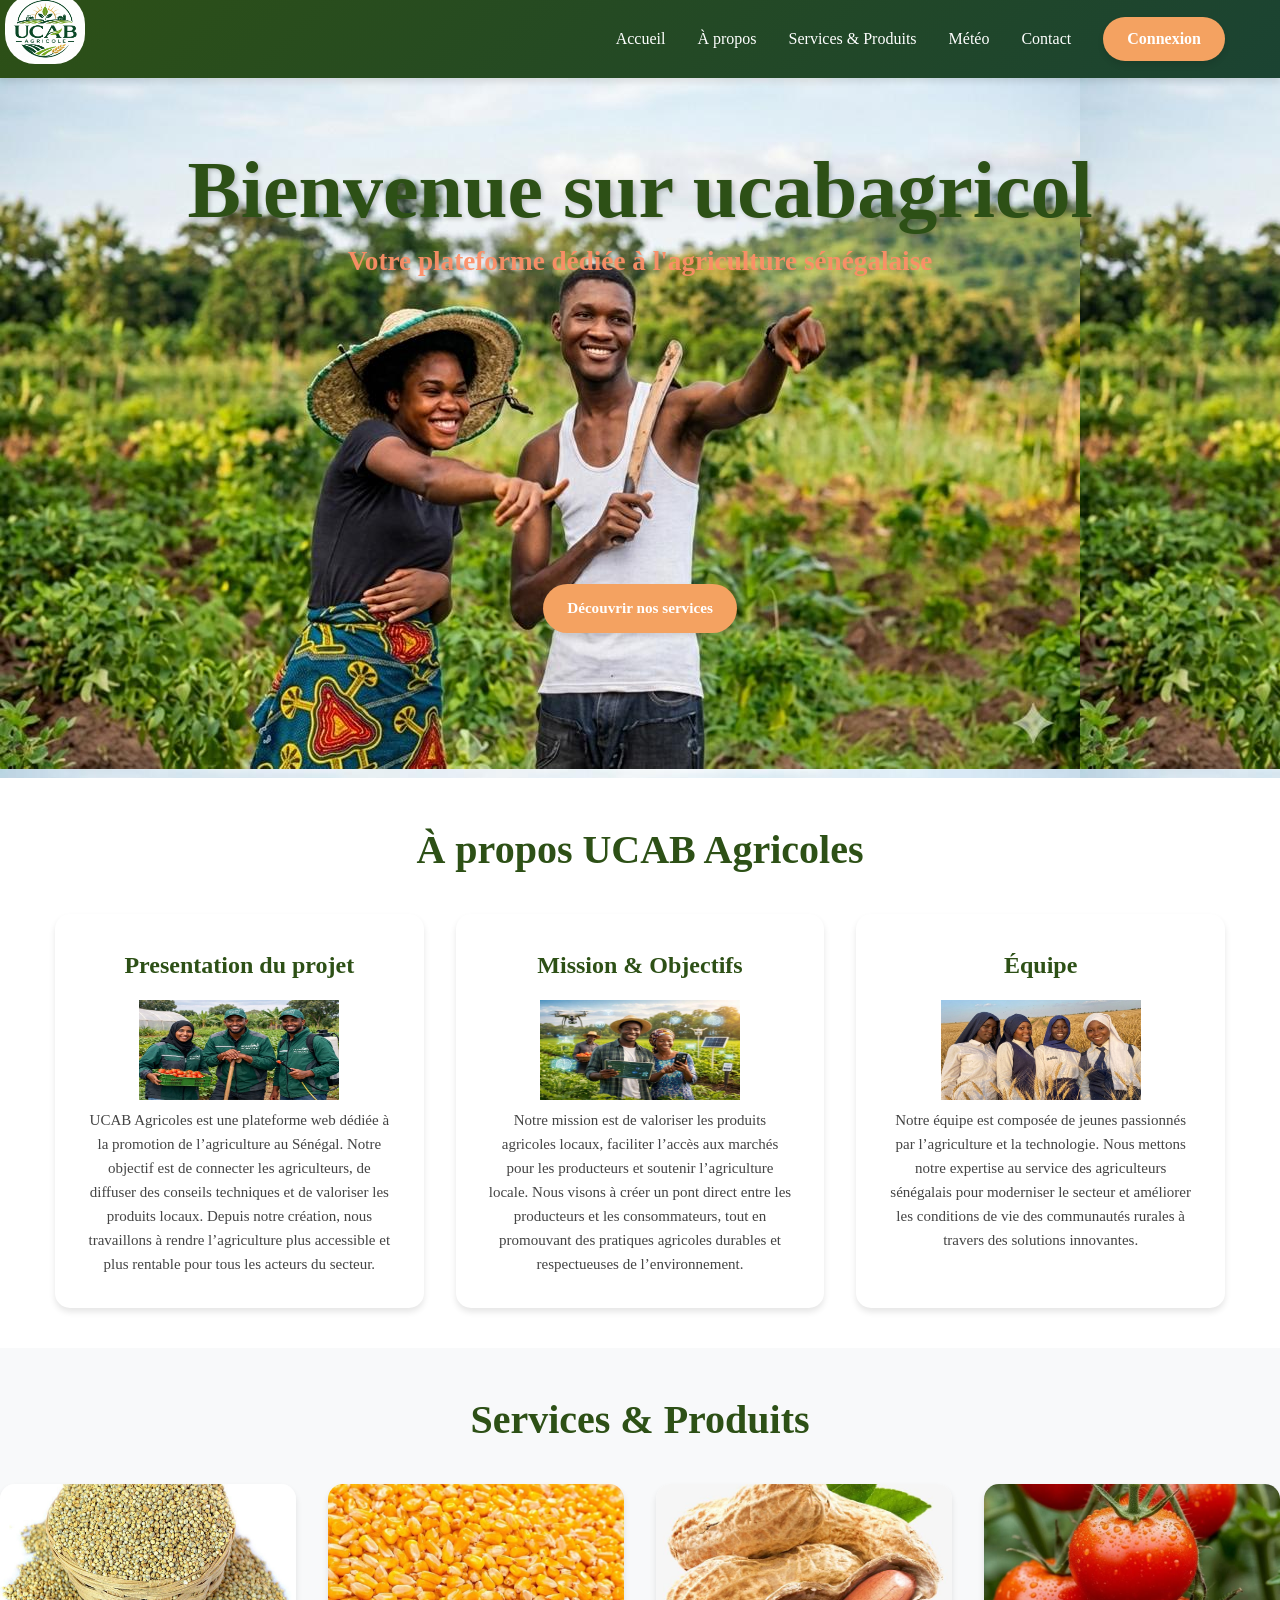
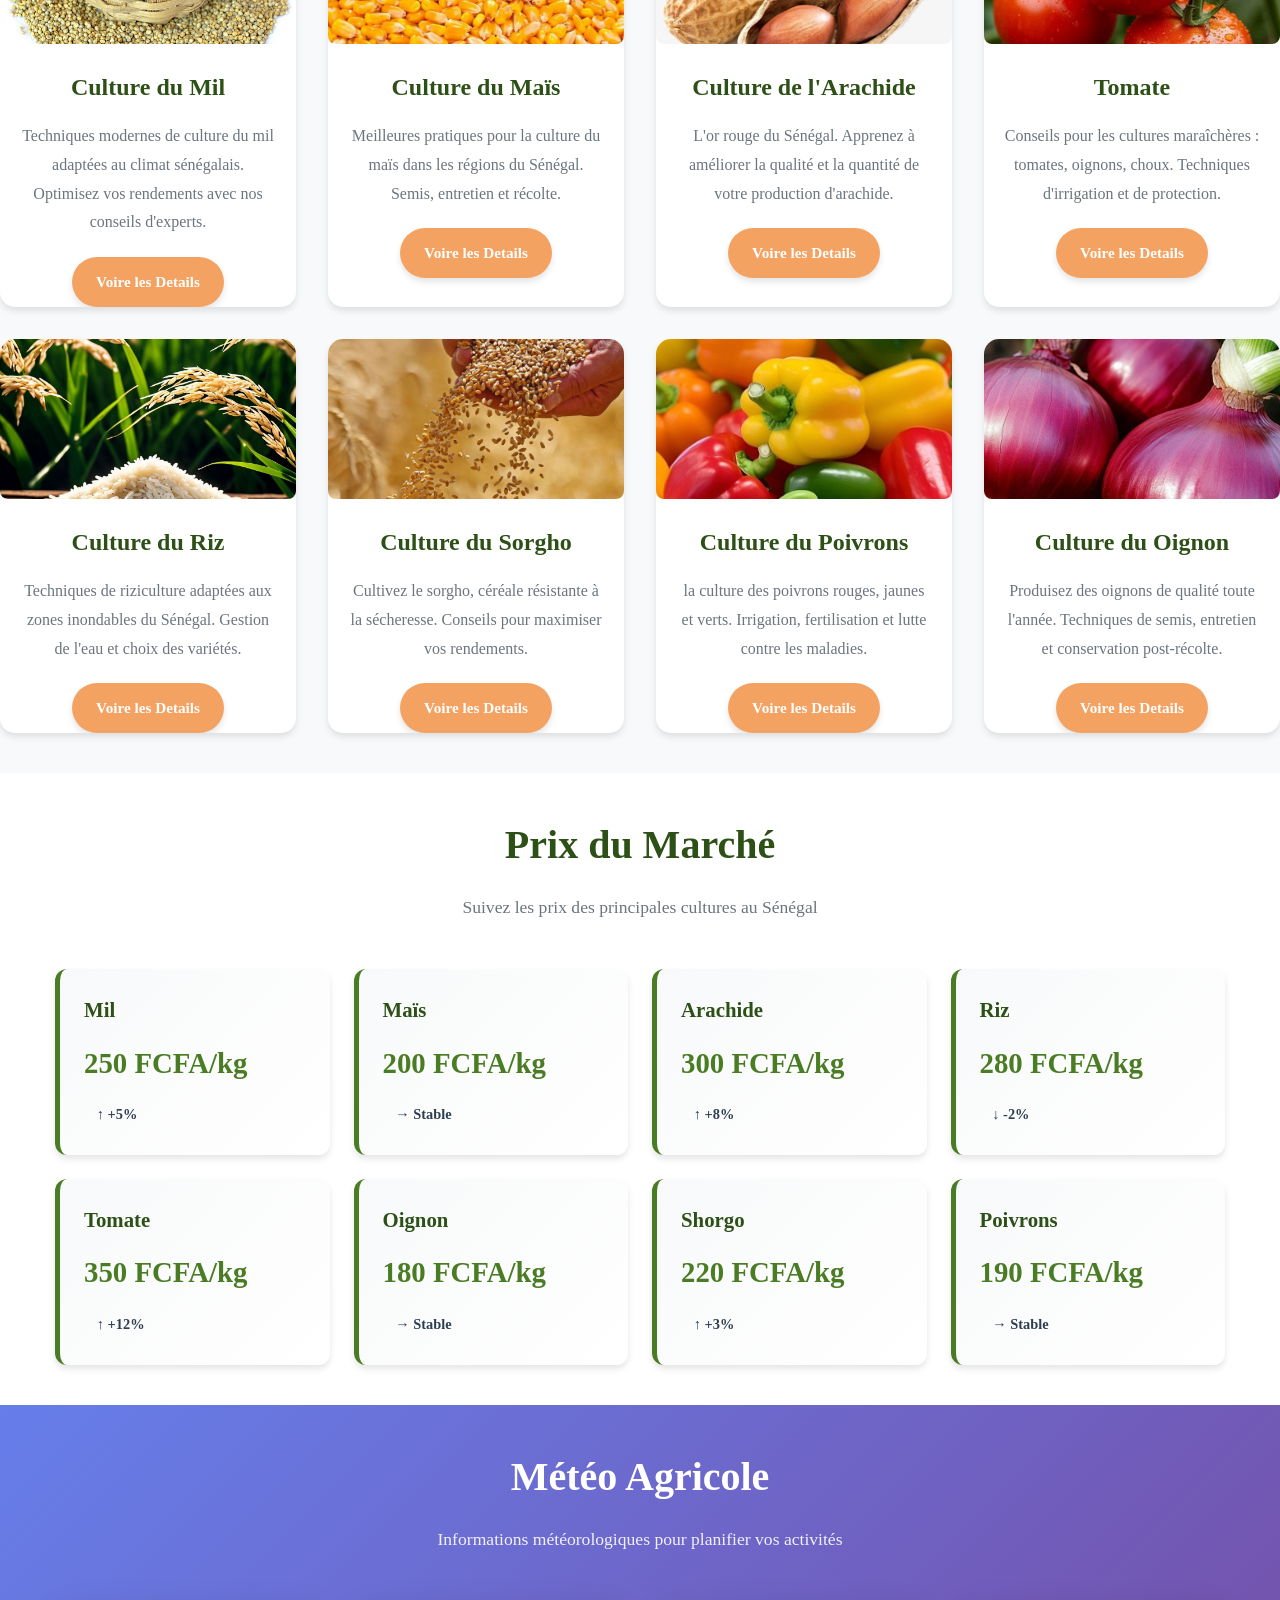
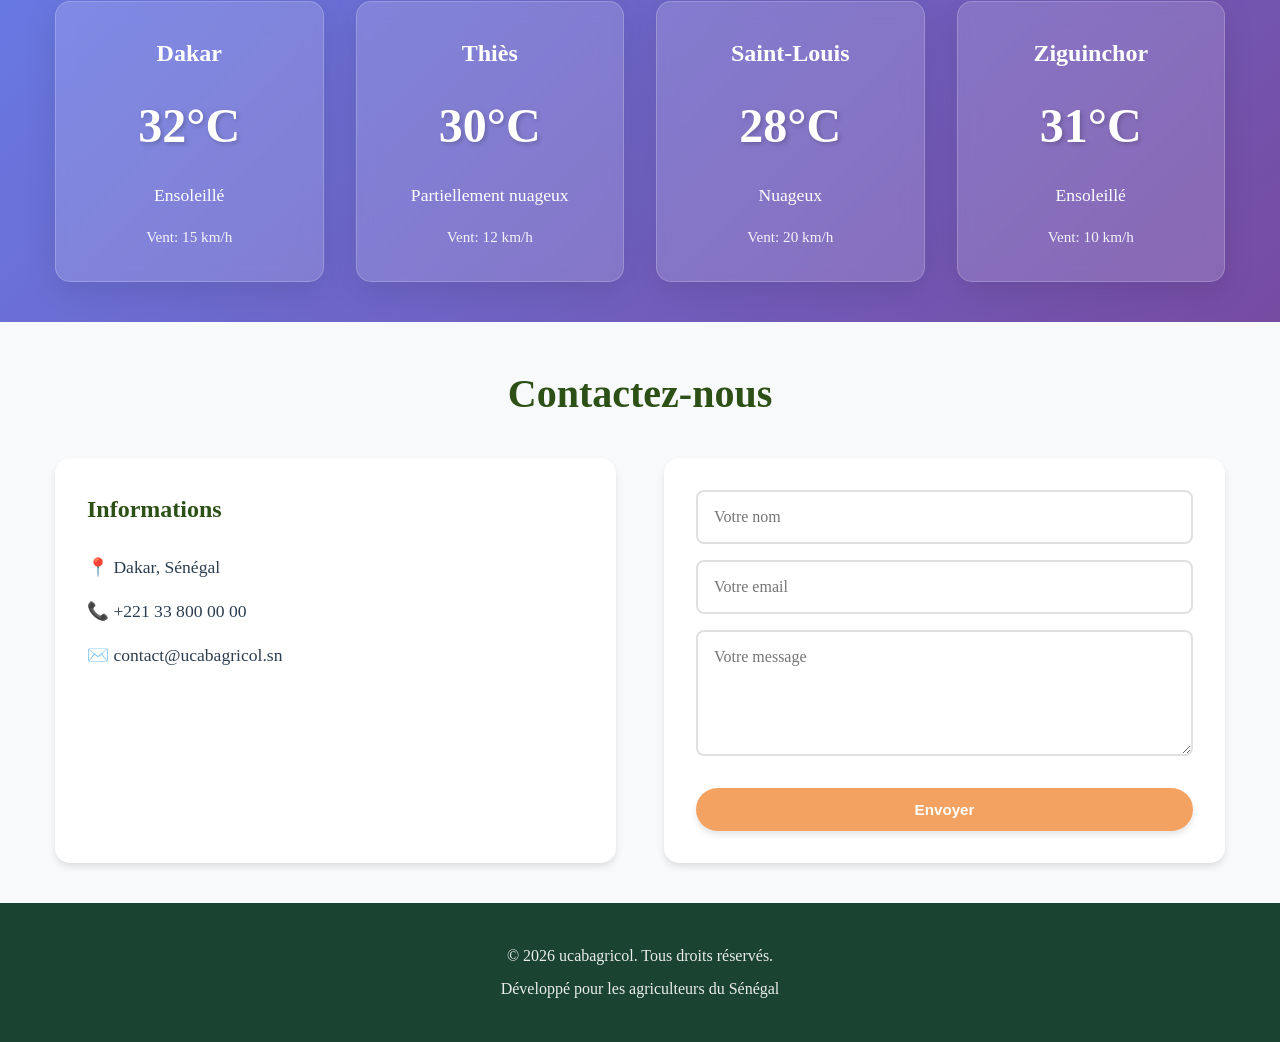
==== index.html @ 20104db3 "premier commit" ====
<!doctype html>
<html lang="fr">

<head>
  <meta charset="UTF-8" />
  <meta name="viewport" content="width=device-width, initial-scale=1.0" />
  <title>UCAB Agricole - Plateforme Agricole</title>
  <link rel="stylesheet" href="styles.css" />
</head>

<body>
  <header>
    <div class="container">
      <div class="logo">
        <h1><img src="../images/logo.jpeg" alt=""></h1>
        <!-- <p class="tagline">Au service des agriculteurs sénégalais</p> -->
      </div>
      <nav>
        <ul>
          <li><a href="#accueil">Accueil</a></li>
          <li><a href="#a-propos">À propos</a></li>
          <li><a href="#Produits">Services & Produits</a></li>
          <li><a href="#meteo">Météo</a></li>
          <li><a href="#contact">Contact</a></li>
          <li><a href="connexion.html" class="btn-connexion">Connexion</a></li>
        </ul>
      </nav>
    </div>
  </header>

  <section id="accueil" class="hero">
    <div class="container">
      <h1>Bienvenue sur ucabagricol</h1>
      <h2 class="noir">Votre plateforme dédiée à l'agriculture sénégalaise</h2>
      <a href="#Produits" class="btn">Découvrir nos services</a>
    </div>
  </section>

  <!-- section apropos  -->
  <section id="a-propos" class="a-propos">
    <div class="container">
      <h2>À propos UCAB Agricoles</h2>
      <div class="cards">
        <div class="card">

          <h3>Presentation du projet</h3>
          <div class="img_apropos"></div>
          <img class="img_presentation" src="../images/presentasion.jpeg" alt="">
          <p>
            UCAB Agricoles est une plateforme web dédiée à la promotion de l’agriculture au Sénégal. Notre objectif est
            de connecter les agriculteurs, de diffuser des conseils techniques et de valoriser les produits locaux.
            Depuis notre création, nous travaillons à rendre l’agriculture plus accessible et plus rentable pour tous
            les acteurs du secteur.
          </p>
        </div>
        <div class="card">
          <h3> Mission & Objectifs</h3>
          <img class="img_miss" src="../images/mission.jpeg" alt="">

          <p>
            Notre mission est de valoriser les produits agricoles locaux, faciliter l’accès aux marchés pour les
            producteurs et soutenir l’agriculture locale. Nous visons à créer un pont direct entre les producteurs et
            les consommateurs, tout en promouvant des pratiques agricoles durables et respectueuses de l’environnement.
          </p>
        </div>
        <div class="card">
          <h3>Équipe</h3>
          <img class="img_EQUIPE" src="../images/equipe.jpeg" alt="">

          <p>
            Notre équipe est composée de jeunes passionnés par l’agriculture et la technologie. Nous mettons notre
            expertise au service des agriculteurs sénégalais pour moderniser le secteur et améliorer les conditions de
            vie des communautés rurales à travers des solutions innovantes.
          </p>
        </div>

      </div>
  </section>


  <!--Section 2 SERVICE ET PRODUIT -->

  <section id="Produits" class="Produits">
    <!-- <div class="container"> -->
    <div class="services">
      <h2>Services & Produits</h2>
      <div class="cards">
        <div class="card">
          <img class="class" src="../images/mil.jpeg" alt="">
          <h3>Culture du Mil</h3>
          <p>
            Techniques modernes de culture du mil adaptées au climat
            sénégalais. Optimisez vos rendements avec nos conseils d'experts.
          </p>
          <div class="Produits-cta">
            <a href="pages detail/mill.html" class="btn">Voire les Details</a>
          </div>
        </div>
        <div class="card">
          <img class="class" src="../images/mais.jpeg" alt="">
          <h3>Culture du Maïs</h3>
          <p>
            Meilleures pratiques pour la culture du maïs dans les régions du
            Sénégal. Semis, entretien et récolte.
          </p>
          <div class="Produits-cta">
            <a href="pages detail/mais.html" class="btn">Voire les Details</a>
          </div>
        </div>
        <div class="card">
          <img class="class" src="../images/gerte.jpeg" alt="">
          <h3>Culture de l'Arachide</h3>
          <p>
            L'or rouge du Sénégal. Apprenez à améliorer la qualité et la
            quantité de votre production d'arachide.
          </p>
          <div class="Produits-cta">
            <a href="pages detail/guerte.html" class="btn">Voire les Details</a>
          </div>
        </div>
        <div class="card">
          <img class="class" src="../images/tomate.jpeg" alt="">
          <h3>Tomate</h3>
          <p>
            Conseils pour les cultures maraîchères : tomates, oignons, choux.
            Techniques d'irrigation et de protection.
          </p>
          <div class="Produits-cta">
            <a href="pages detail/tomat.html" class="btn">Voire les Details</a>
          </div>
        </div>
        <div class="card">
          <img class="class" src="../images/riz.jpeg" alt="">
          <h3>Culture du Riz</h3>
          <p>
            Techniques de riziculture adaptées aux zones inondables du
            Sénégal. Gestion de l'eau et choix des variétés.
          </p>
          <div class="Produits-cta">
            <a href="pages detail/riz.html" class="btn">Voire les Details</a>
          </div>
        </div>
        <div class="card">
          <img class="class" src="../images/bele.jpeg" alt="">
          <h3>Culture du Sorgho</h3>
          <p>
            Cultivez le sorgho, céréale résistante à la sécheresse. Conseils
            pour maximiser vos rendements.
          </p>
          <div class="Produits-cta">
            <a href="pages detail/blai.html" class="btn">Voire les Details</a>
          </div>
        </div>

        <div class="card">
          <img class="class" src="../images/kane salte.jpeg" alt="">
          <h3>Culture du Poivrons</h3>
          <p>
            la culture des poivrons rouges,
            jaunes et verts. Irrigation,
            fertilisation et lutte contre les maladies.
          </p>
          <div class="Produits-cta">
            <a href="pages detail/poivron.html " class="btn">Voire les Details</a>
          </div>
        </div>

        <div class="card">
          <img class="class" src="../images/oigno.jpeg" alt="">
          <h3>Culture du Oignon</h3>
          <p>
            Produisez des oignons de qualité toute l'année. Techniques de semis, entretien et conservation post-récolte.
          </p>
          <div class="Produits-cta">
            <a href="pages detail/oignon.html" class="btn">Voire les Details</a>
          </div>
        </div>


      </div>

    </div>
  </section>


  <section id="marche" class="marche">
    <div class="container">
      <h2>Prix du Marché</h2>
      <p class="section-subtitle">
        Suivez les prix des principales cultures au Sénégal
      </p>
      <div class="prix-grid">
        <div class="prix-item">
          <h4>Mil</h4>
          <p class="prix">250 FCFA/kg</p>
          <span class="tendance">↑ +5%</span>
        </div>
        <div class="prix-item">
          <h4>Maïs</h4>
          <p class="prix">200 FCFA/kg</p>
          <span class="tendance">→ Stable</span>
        </div>
        <div class="prix-item">
          <h4>Arachide</h4>
          <p class="prix">300 FCFA/kg</p>
          <span class="tendance">↑ +8%</span>
        </div>
        <div class="prix-item">
          <h4>Riz</h4>
          <p class="prix">280 FCFA/kg</p>
          <span class="tendance">↓ -2%</span>
        </div>
        <div class="prix-item">
          <h4>Tomate</h4>
          <p class="prix">350 FCFA/kg</p>
          <span class="tendance">↑ +12%</span>
        </div>
        <div class="prix-item">
          <h4>Oignon</h4>
          <p class="prix">180 FCFA/kg</p>
          <span class="tendance">→ Stable</span>
        </div>
        <div class="prix-item">
          <h4>Shorgo</h4>
          <p class="prix">220 FCFA/kg</p>
          <span class="tendance">↑ +3%</span>
        </div>
        <div class="prix-item">
          <h4>Poivrons</h4>
          <p class="prix">190 FCFA/kg</p>
          <span class="tendance">→ Stable</span>
        </div>
      </div>
    </div>
  </section>

  <section id="meteo" class="meteo">
    <div class="container">
      <h2>Météo Agricole</h2>
      <p class="section-subtitle">
        Informations météorologiques pour planifier vos activités
      </p>
      <div class="meteo-cards">
        <div class="meteo-card">
          <h3>Dakar</h3>
          <div class="temperature">32°C</div>
          <p> Ensoleillé</p>
          <span class="vent">Vent: 15 km/h</span>
        </div>
        <div class="meteo-card">
          <h3>Thiès</h3>
          <div class="temperature">30°C</div>
          <p> Partiellement nuageux</p>
          <span class="vent">Vent: 12 km/h</span>
        </div>
        <div class="meteo-card">
          <h3>Saint-Louis</h3>
          <div class="temperature">28°C</div>
          <p> Nuageux</p>
          <span class="vent">Vent: 20 km/h</span>
        </div>
        <div class="meteo-card">
          <h3>Ziguinchor</h3>
          <div class="temperature">31°C</div>
          <p> Ensoleillé</p>
          <span class="vent">Vent: 10 km/h</span>
        </div>
      </div>
    </div>
  </section>

  <section id="contact" class="contact">
    <div class="container">
      <h2>Contactez-nous</h2>
      <div class="contact-content">
        <div class="contact-info">
          <h3>Informations</h3>
          <p>📍 Dakar, Sénégal</p>
          <p>📞 +221 33 800 00 00</p>
          <p>✉️ contact@ucabagricol.sn</p>
        </div>
        <form class="contact-form">
          <input type="text" placeholder="Votre nom" required />
          <input type="email" placeholder="Votre email" required />
          <textarea placeholder="Votre message" rows="5" required></textarea>
          <button type="submit" class="btn">Envoyer</button>
        </form>
      </div>
    </div>
  </section>

  <footer>
    <div class="container">
      <p>&copy; 2026 ucabagricol. Tous droits réservés.</p>
      <p>Développé pour les agriculteurs du Sénégal</p>
    </div>
  </footer>
</body>

</html>
---- styles.css ----
/* Reset et styles de base */
* {
    margin: 0;
    padding: 0;
    box-sizing: border-box;
}

:root {
    --primary-color: #2d5016;
    --secondary-color: #4a7c23;
    --accent-color: #f4a261;
    --light-green: #90be6d;
    --dark-green: #1b4332;
    --white: #ffffff;
    --light-gray: #f8f9fa;
    --text-dark: #2c3e50;
    --text-light: #6c757d;
    --shadow: 0 4px 6px rgba(0, 0, 0, 0.1);
    --shadow-hover: 0 8px 15px rgba(0, 0, 0, 0.2);
}

body {
    /* font-family: 'Segoe UI', Tahoma, Geneva, Verdana, sans-serif; */
    font-family: 'Times New Roman', Times, serif;
    line-height: 1.6;
    color: var(--text-dark);
    background-color: var(--white);

}

.container {
    max-width: 1200px;
    margin: 0 auto;
    padding: 0 20px;
}

/* Header et navigation */
header {


    position: sticky;
    top: 0;
    z-index: 1000;
    background: #1a1a2e;
    /* Ta couleur foncée */


    background: linear-gradient(135deg, var(--primary-color), var(--dark-green));
    color: var(--white);
    padding: 1.5rem 0;
    box-shadow: var(--shadow);
    position: sticky;
    top: 0;
    z-index: 1000;


}

header .container {
    display: flex;
    justify-content: space-between;
    align-items: center;
    margin-top: -30px;
    margin-bottom: -30px;
}

.noir {
    color: rgb(253, 143, 103);
    margin-top: -30px;



}

.logo h1 img {
    font-size: 2rem;
    margin-bottom: 0.3rem;
    width: 80px;
    height: 70px;
    margin-left: -50px;
    border-radius: 30px;
}

.tagline p {
    font-size: 0.95rem;
    opacity: 0.9;
    font-style: italic;


}


nav ul {
    list-style: none;
    display: flex;
    gap: 2rem;
    align-items: center;
}

nav ul li {
    margin-top: 0;
}

nav a {
    color: var(--white);
    text-decoration: none;
    font-weight: 500;
    transition: color 0.3s ease;
    padding: 0.5rem 0;
    border-bottom: 2px solid transparent;
}

nav a:hover {
    color: var(--accent-color);
    border-bottom-color: var(--accent-color);
}

.btn-connexion {
    background: var(--accent-color);
    color: var(--white);
    padding: 0.6rem 1.5rem;
    border-radius: 50px;
    font-weight: 600;
    transition: all 0.3s ease;
    box-shadow: var(--shadow);
    border: none;
    cursor: pointer;
    text-decoration: none;
    display: inline-block;
}

.btn-connexion:hover {
    background: #e76f51;
    transform: translateY(-2px);
    box-shadow: var(--shadow-hover);
    color: var(--white);
    border-bottom-color: transparent;
}

/* Section Hero */
.hero {

    color: var(--white);
    padding: 5rem 0;
    text-align: center;
    background-image: url(/images/back.jpeg);
    width: 100%;
    height: 700px;

}

.hero h1 {
    font-size: 5rem;
    margin-bottom: 1rem;
    text-shadow: 2px 2px 4px rgba(0, 0, 0, 0.2);
    color: #2d5016;
}

.hero h2 {
    font-size: 1.7rem;
    opacity: 0.95;
    margin-bottom: 300px;
}

.btn {
    display: inline-block;
    background: var(--accent-color);
    color: var(--white);
    padding: 1rem 2rem;
    text-decoration: none;
    border-radius: 50px;
    font-weight: 600;
    transition: all 0.3s ease;
    box-shadow: var(--shadow);
    border: none;
    cursor: pointer;
    font-size: 1rem;


}

.btn:hover {
    background: #e76f51;
    transform: translateY(-2px);
    box-shadow: var(--shadow-hover);

}

/* Sections générales */
section {
    padding: 4rem 0;
}

section h2 {
    font-size: 2.5rem;
    text-align: center;
    margin-bottom: 1rem;
    color: var(--primary-color);
}

.section-subtitle {
    text-align: center;
    color: var(--text-light);
    font-size: 1.1rem;
    margin-bottom: 3rem;
}

.cards {
    display: grid;
    grid-template-columns: repeat(auto-fit, minmax(280px, 1fr));
    gap: 2rem;
    margin-top: 2rem;
}

.card {
    background: var(--white);
    padding: 2rem;
    border-radius: 15px;
    box-shadow: var(--shadow);
    transition: all 0.3s ease;
    text-align: center;
}

.card:hover {
    transform: translateY(-5px);
    box-shadow: var(--shadow-hover);
}


.card h3 {
    color: var(--primary-color);
    font-size: 1.5rem;
    margin-bottom: 1rem;

}

.card p {
    color: var(--text-light);
    line-height: 1.8;
}

/* Section À propos */
.apropos-apropos {
    background: linear-gradient(135deg, #f5f7fa 0%, #c3cfe2 100%);
}

.apropos-hero {
    background: linear-gradient(135deg, var(--primary-color), var(--dark-green));
    color: var(--white);
    padding: 5rem 0;
    text-align: center;
}

.a-propos-container {
    display: grid;
    grid-template-columns: repeat(auto-fit, minmax(300px, 1fr));
    gap: 30px;
    max-width: 1200px;
    margin: 0 auto;
}

.a-propos .card p {
    font-size: 15px;
    line-height: 1.6;
    color: #444;
    flex-grow: 1;
}

.img_presentation {
    width: 200px;
    height: 100px;

}

.img_miss {
    width: 200px;
    height: 100px;

}

.img_EQUIPE {
    width: 200px;
    height: 100px;
}


/* Section Produits*/
.Produits {
    background-color: var(--light-gray);
}

.class {
    width: 100px;
    height: 100px;
    border-radius: 60px;
}


.services .card img {
    width: 100%;
    height: 160px;
    object-fit: cover;
    border-radius: 8px;
    margin-bottom: 16px;
}

.services .card {
    padding: 0;
    overflow: hidden;
}

/* .services .card h3, */
.services .card p {
    padding: 0 20px 20px 20px;

}

/* Section Marché */
.marche {
    background-color: var(--white);
}

.prix-grid {
    display: grid;
    grid-template-columns: repeat(auto-fit, minmax(250px, 1fr));
    gap: 1.5rem;
    margin-top: 2rem;
}

.prix-item {
    background: linear-gradient(135deg, var(--light-gray), var(--white));
    padding: 1.5rem;
    border-radius: 12px;
    box-shadow: var(--shadow);
    border-left: 5px solid var(--secondary-color);
    transition: all 0.3s ease;
}

.prix-item:hover {
    transform: translateX(5px);
    box-shadow: var(--shadow-hover);
}

.prix-item h4 {
    color: var(--primary-color);
    font-size: 1.3rem;
    margin-bottom: 0.5rem;
}

.prix {
    font-size: 1.8rem;
    font-weight: bold;
    color: var(--secondary-color);
    margin: 0.8rem 0;
}

.tendance {
    display: inline-block;
    padding: 0.3rem 0.8rem;
    border-radius: 20px;
    font-size: 0.9rem;
    font-weight: 600;
}

.tendance:contains("↑") {
    background-color: #d4edda;
    color: #155724;
}

.tendance:contains("↓") {
    background-color: #f8d7da;
    color: #721c24;
}

.tendance:contains("→") {
    background-color: #fff3cd;
    color: #856404;
}

/* Section Météo */
.meteo {
    background: linear-gradient(135deg, #667eea 0%, #764ba2 100%);
    color: var(--white);
}

.meteo h2 {
    color: var(--white);
}

.meteo .section-subtitle {
    color: rgba(255, 255, 255, 0.9);
}

.meteo-cards {
    display: grid;
    grid-template-columns: repeat(auto-fit, minmax(250px, 1fr));
    gap: 2rem;
    margin-top: 2rem;
}

.meteo-card {
    background: rgba(255, 255, 255, 0.15);
    backdrop-filter: blur(10px);
    padding: 2rem;
    border-radius: 15px;
    text-align: center;
    box-shadow: 0 8px 32px rgba(0, 0, 0, 0.1);
    border: 1px solid rgba(255, 255, 255, 0.2);
    transition: all 0.3s ease;
}

.meteo-card:hover {
    background: rgba(255, 255, 255, 0.25);
    transform: translateY(-5px);
}

.meteo-card h3 {
    font-size: 1.5rem;
    margin-bottom: 1rem;
}

.temperature {
    font-size: 3rem;
    font-weight: bold;
    margin: 1rem 0;
    text-shadow: 2px 2px 4px rgba(0, 0, 0, 0.2);
}

.meteo-card p {
    font-size: 1.1rem;
    margin: 0.5rem 0;
}

.vent {
    display: block;
    margin-top: 1rem;
    font-size: 0.95rem;
    opacity: 0.9;
}

/* Section Contact */
.contact {
    background-color: var(--light-gray);
}

.contact-content {
    display: grid;
    grid-template-columns: 1fr 1fr;
    gap: 3rem;
    margin-top: 2rem;
}

.contact-info {
    background: var(--white);
    padding: 2rem;
    border-radius: 15px;
    box-shadow: var(--shadow);
}

.contact-info h3 {
    color: var(--primary-color);
    font-size: 1.5rem;
    margin-bottom: 1.5rem;
}

.contact-info p {
    font-size: 1.1rem;
    margin: 1rem 0;
    color: var(--text-dark);
}

.contact-form {
    background: var(--white);
    padding: 2rem;
    border-radius: 15px;
    box-shadow: var(--shadow);
}

.contact-form input,
.contact-form textarea {
    width: 100%;
    padding: 1rem;
    margin-bottom: 1rem;
    border: 2px solid #e0e0e0;
    border-radius: 8px;
    font-size: 1rem;
    font-family: inherit;
    transition: border-color 0.3s ease;
}

.contact-form input:focus,
.contact-form textarea:focus {
    outline: none;
    border-color: var(--secondary-color);
}

.contact-form textarea {
    resize: vertical;
}

.contact-form .btn {
    width: 100%;
    margin-top: 0.5rem;
}










/* Footer */
footer {
    background: var(--dark-green);
    color: var(--white);
    text-align: center;
    padding: 2rem 0;
}

footer p {
    margin: 0.5rem 0;
    opacity: 0.9;
}

/* Responsive Design */
@media (max-width: 768px) {
    .hero h2 {
        font-size: 2rem;
    }

    .hero p {
        font-size: 1.1rem;
    }

    header .container {
        flex-direction: column;
        gap: 1rem;
    }

    nav ul {
        flex-direction: column;
        gap: 0.8rem;
        align-items: center;
    }

    section h2 {
        font-size: 2rem;
    }

    .contact-content {
        grid-template-columns: 1fr;
    }

    .cards {
        grid-template-columns: 1fr;
    }

    .prix-grid {
        grid-template-columns: 1fr;
    }

    .meteo-cards {
        grid-template-columns: 1fr;
    }

    /* .logo h1 { */
        /* font-size: 1.5rem; */
    }


/* @media (max-width: 480px) { */
    .container {
        padding: 0 15px;
    }

    .hero {
        padding: 3rem 0;
    }

    section {
        padding: 2.5rem 0;
    }

    .btn {
        padding: 0.8rem 1.5rem;
        font-size: 0.95rem;
    }


/* Animations */
@keyframes fadeIn {
    from {
        opacity: 0;
        transform: translateY(20px);
    }

    to {
        opacity: 1;
        transform: translateY(0);
    }
}

.card,.prix-item,.meteo-card {
    animation: fadeIn 0.6s ease-out;
}


/* Sélection de texte */
::selection {
    background-color: var(--accent-color);
    color: var(--white);
}
/* Mobile: max 768px */
@media (max-width: 768px) {
  .container {
    padding: 0 15px;
  }
  .grid-2, .grid-3, .grid-4 {
    grid-template-columns: 1fr;
  }
  .navbar {
    flex-direction: column;
    align-items: flex-start;
  }
  .navbar .nav-links {
    flex-direction: column;
    width: 100%;
    display: none; /* pour menu burger */
  }
  h1 { font-size: 1.8rem; }
  h2 { font-size: 1.5rem; }
  .btn {
    width: 100%;
    text-align: center;
  }
}
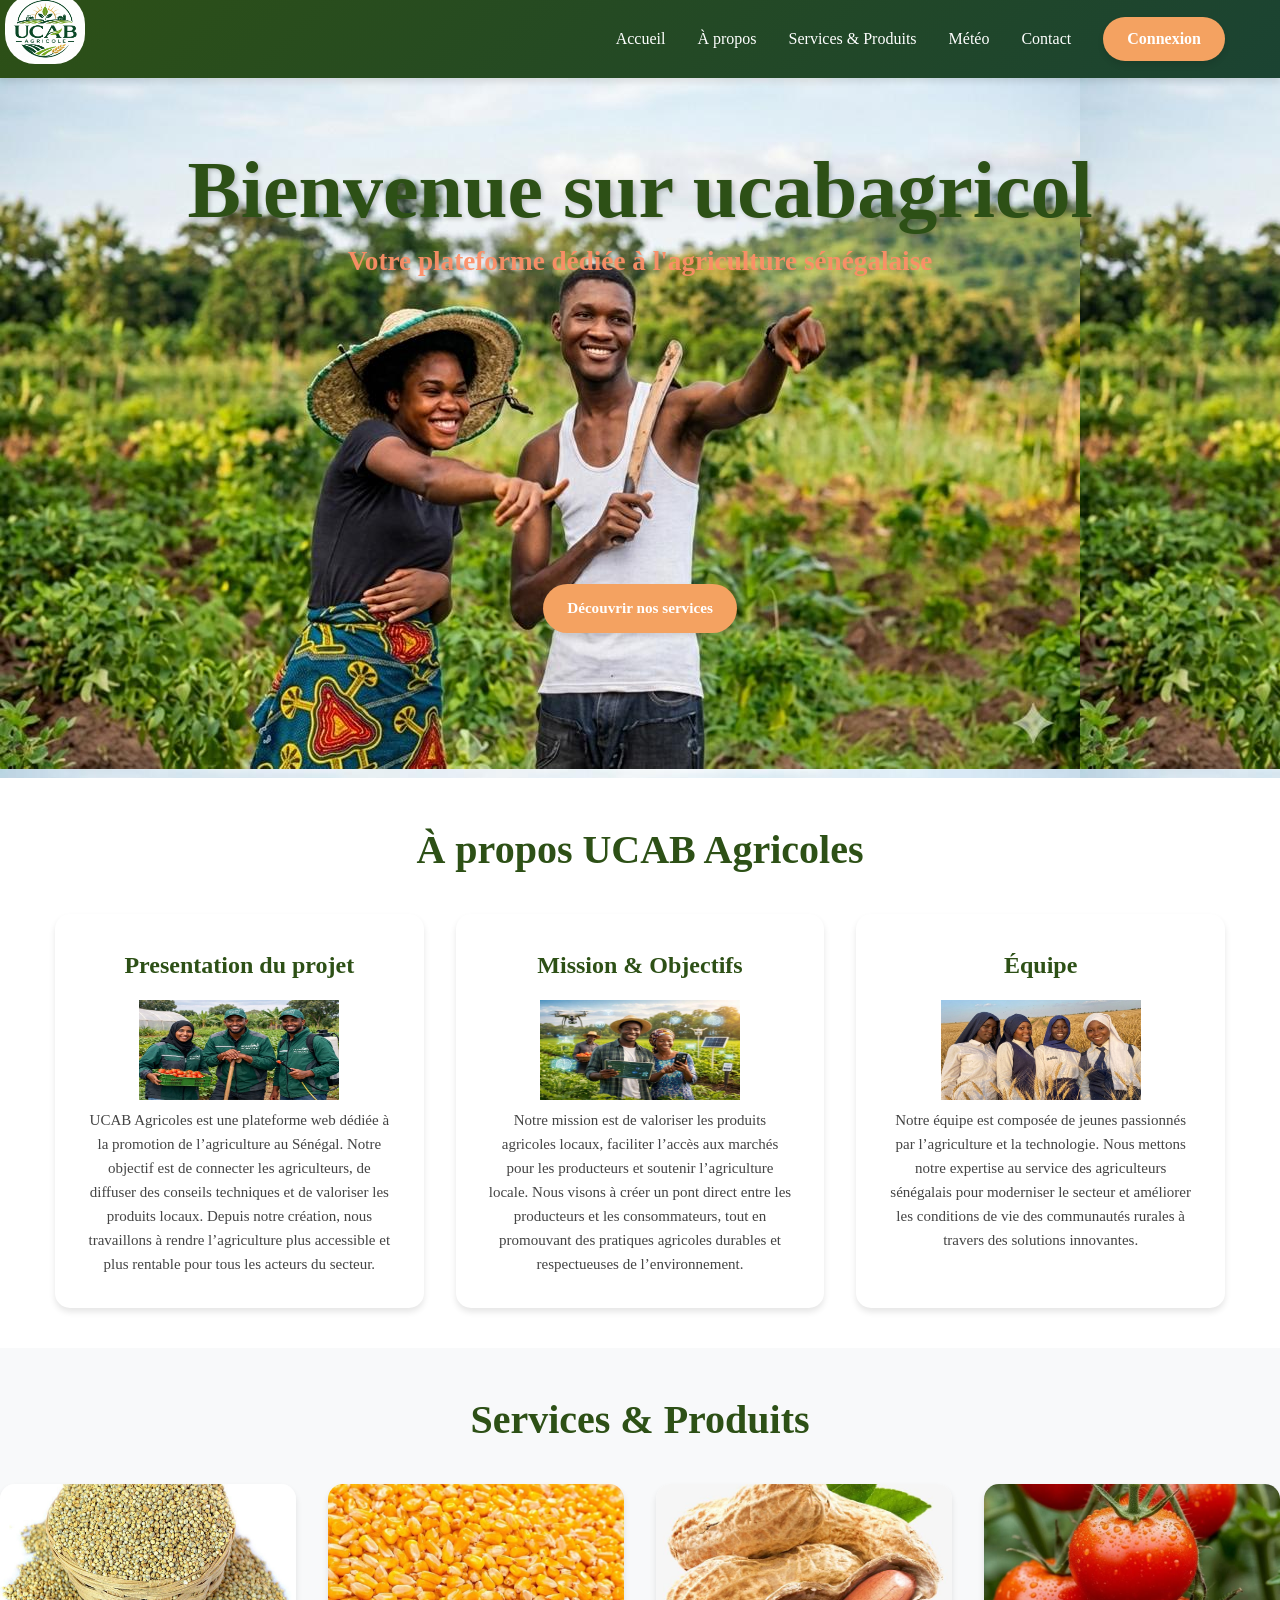
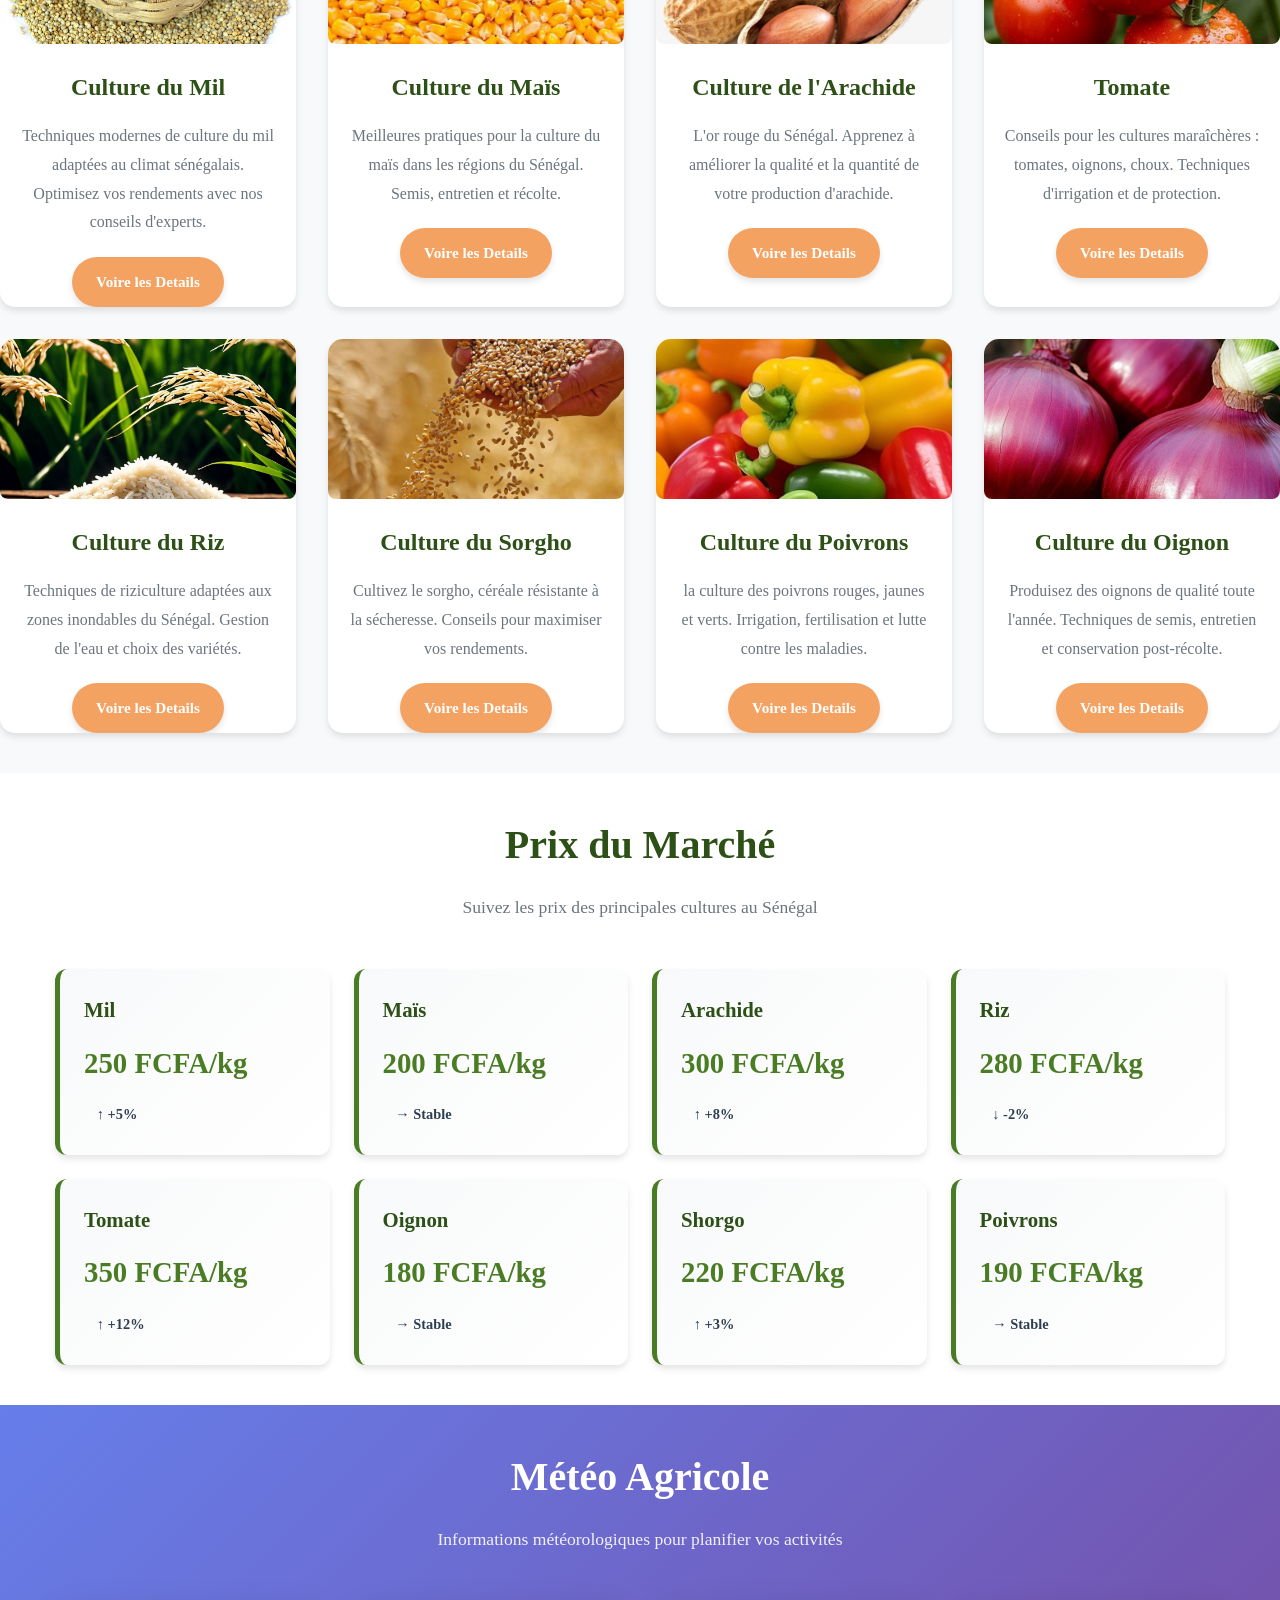
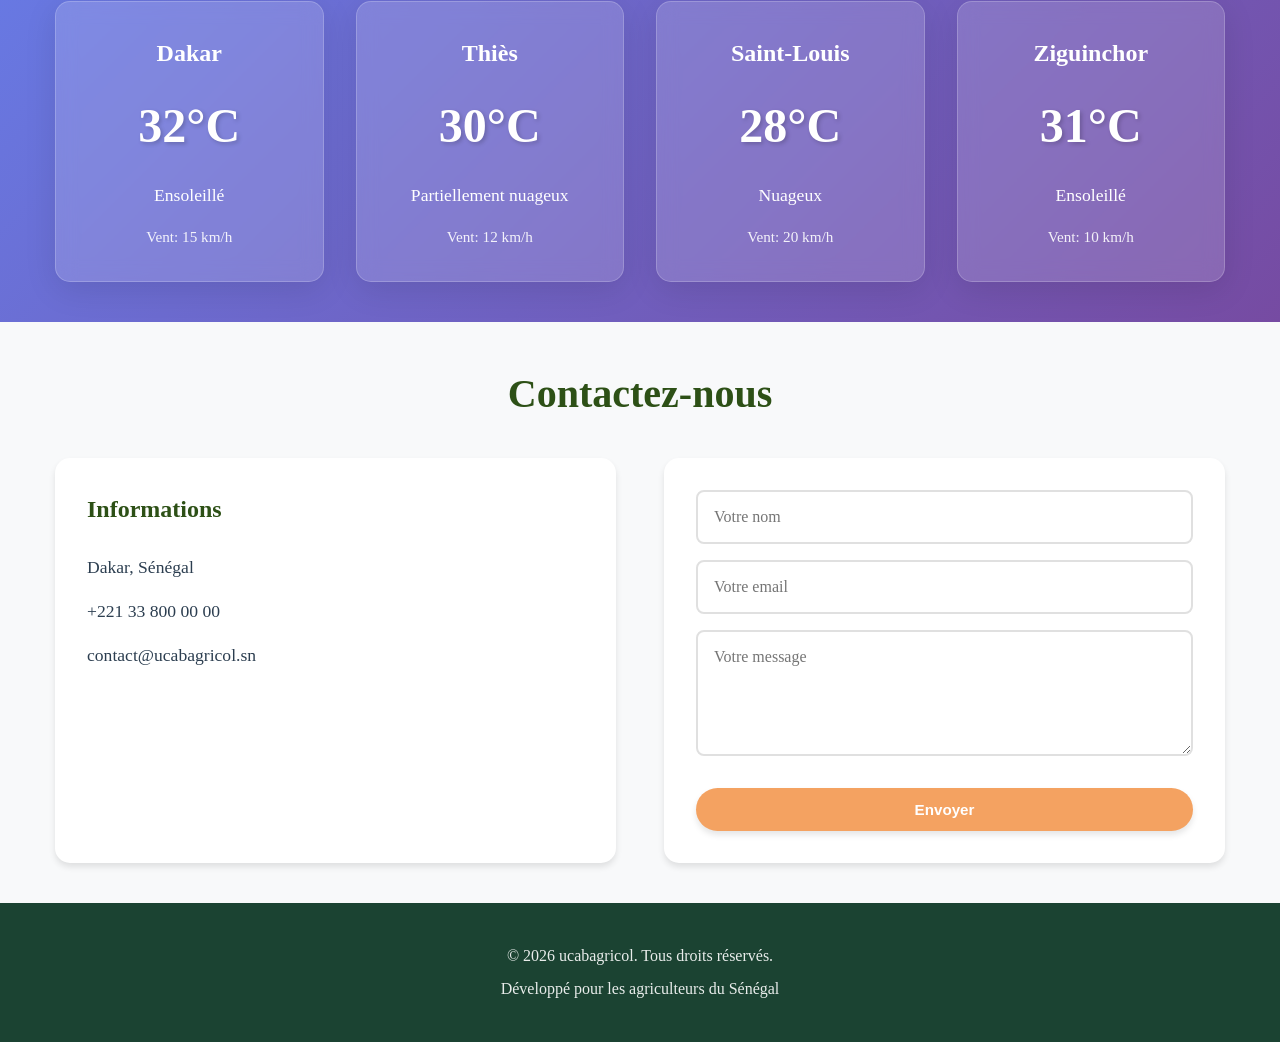
==== commit 94331b54: "misajour" ====
--- a/index.html
+++ b/index.html
@@ -45,7 +45,7 @@
 
           <h3>Presentation du projet</h3>
           <div class="img_apropos"></div>
-          <img class="img_presentation" src="../images/presentasion.jpeg" alt="">
+          <img class="img_presentation" src="images/presentasion.jpeg" alt="">
           <p>
             UCAB Agricoles est une plateforme web dédiée à la promotion de l’agriculture au Sénégal. Notre objectif est
             de connecter les agriculteurs, de diffuser des conseils techniques et de valoriser les produits locaux.
@@ -55,7 +55,7 @@
         </div>
         <div class="card">
           <h3> Mission & Objectifs</h3>
-          <img class="img_miss" src="../images/mission.jpeg" alt="">
+          <img class="img_miss" src="images/mission.jpeg" alt="">
 
           <p>
             Notre mission est de valoriser les produits agricoles locaux, faciliter l’accès aux marchés pour les
@@ -65,7 +65,7 @@
         </div>
         <div class="card">
           <h3>Équipe</h3>
-          <img class="img_EQUIPE" src="../images/equipe.jpeg" alt="">
+          <img class="img_EQUIPE" src="images/equipe.jpeg" alt="">
 
           <p>
             Notre équipe est composée de jeunes passionnés par l’agriculture et la technologie. Nous mettons notre
@@ -86,7 +86,7 @@
       <h2>Services & Produits</h2>
       <div class="cards">
         <div class="card">
-          <img class="class" src="../images/mil.jpeg" alt="">
+          <img class="class" src="images/mil.jpeg" alt="">
           <h3>Culture du Mil</h3>
           <p>
             Techniques modernes de culture du mil adaptées au climat
@@ -97,7 +97,7 @@
           </div>
         </div>
         <div class="card">
-          <img class="class" src="../images/mais.jpeg" alt="">
+          <img class="class" src="images/mais.jpeg" alt="">
           <h3>Culture du Maïs</h3>
           <p>
             Meilleures pratiques pour la culture du maïs dans les régions du
@@ -108,7 +108,7 @@
           </div>
         </div>
         <div class="card">
-          <img class="class" src="../images/gerte.jpeg" alt="">
+          <img class="class" src="images/gerte.jpeg" alt="">
           <h3>Culture de l'Arachide</h3>
           <p>
             L'or rouge du Sénégal. Apprenez à améliorer la qualité et la
@@ -119,7 +119,7 @@
           </div>
         </div>
         <div class="card">
-          <img class="class" src="../images/tomate.jpeg" alt="">
+          <img class="class" src="images/tomate.jpeg" alt="">
           <h3>Tomate</h3>
           <p>
             Conseils pour les cultures maraîchères : tomates, oignons, choux.
@@ -130,7 +130,7 @@
           </div>
         </div>
         <div class="card">
-          <img class="class" src="../images/riz.jpeg" alt="">
+          <img class="class" src="images/riz.jpeg" alt="">
           <h3>Culture du Riz</h3>
           <p>
             Techniques de riziculture adaptées aux zones inondables du
@@ -141,7 +141,7 @@
           </div>
         </div>
         <div class="card">
-          <img class="class" src="../images/bele.jpeg" alt="">
+          <img class="class" src="images/bele.jpeg" alt="">
           <h3>Culture du Sorgho</h3>
           <p>
             Cultivez le sorgho, céréale résistante à la sécheresse. Conseils
@@ -153,7 +153,7 @@
         </div>
 
         <div class="card">
-          <img class="class" src="../images/kane salte.jpeg" alt="">
+          <img class="class" src="images/kane salte.jpeg" alt="">
           <h3>Culture du Poivrons</h3>
           <p>
             la culture des poivrons rouges,
@@ -275,9 +275,9 @@
       <div class="contact-content">
         <div class="contact-info">
           <h3>Informations</h3>
-          <p>📍 Dakar, Sénégal</p>
-          <p>📞 +221 33 800 00 00</p>
-          <p>✉️ contact@ucabagricol.sn</p>
+          <p> Dakar, Sénégal</p>
+          <p> +221 33 800 00 00</p>
+          <p> contact@ucabagricol.sn</p>
         </div>
         <form class="contact-form">
           <input type="text" placeholder="Votre nom" required />
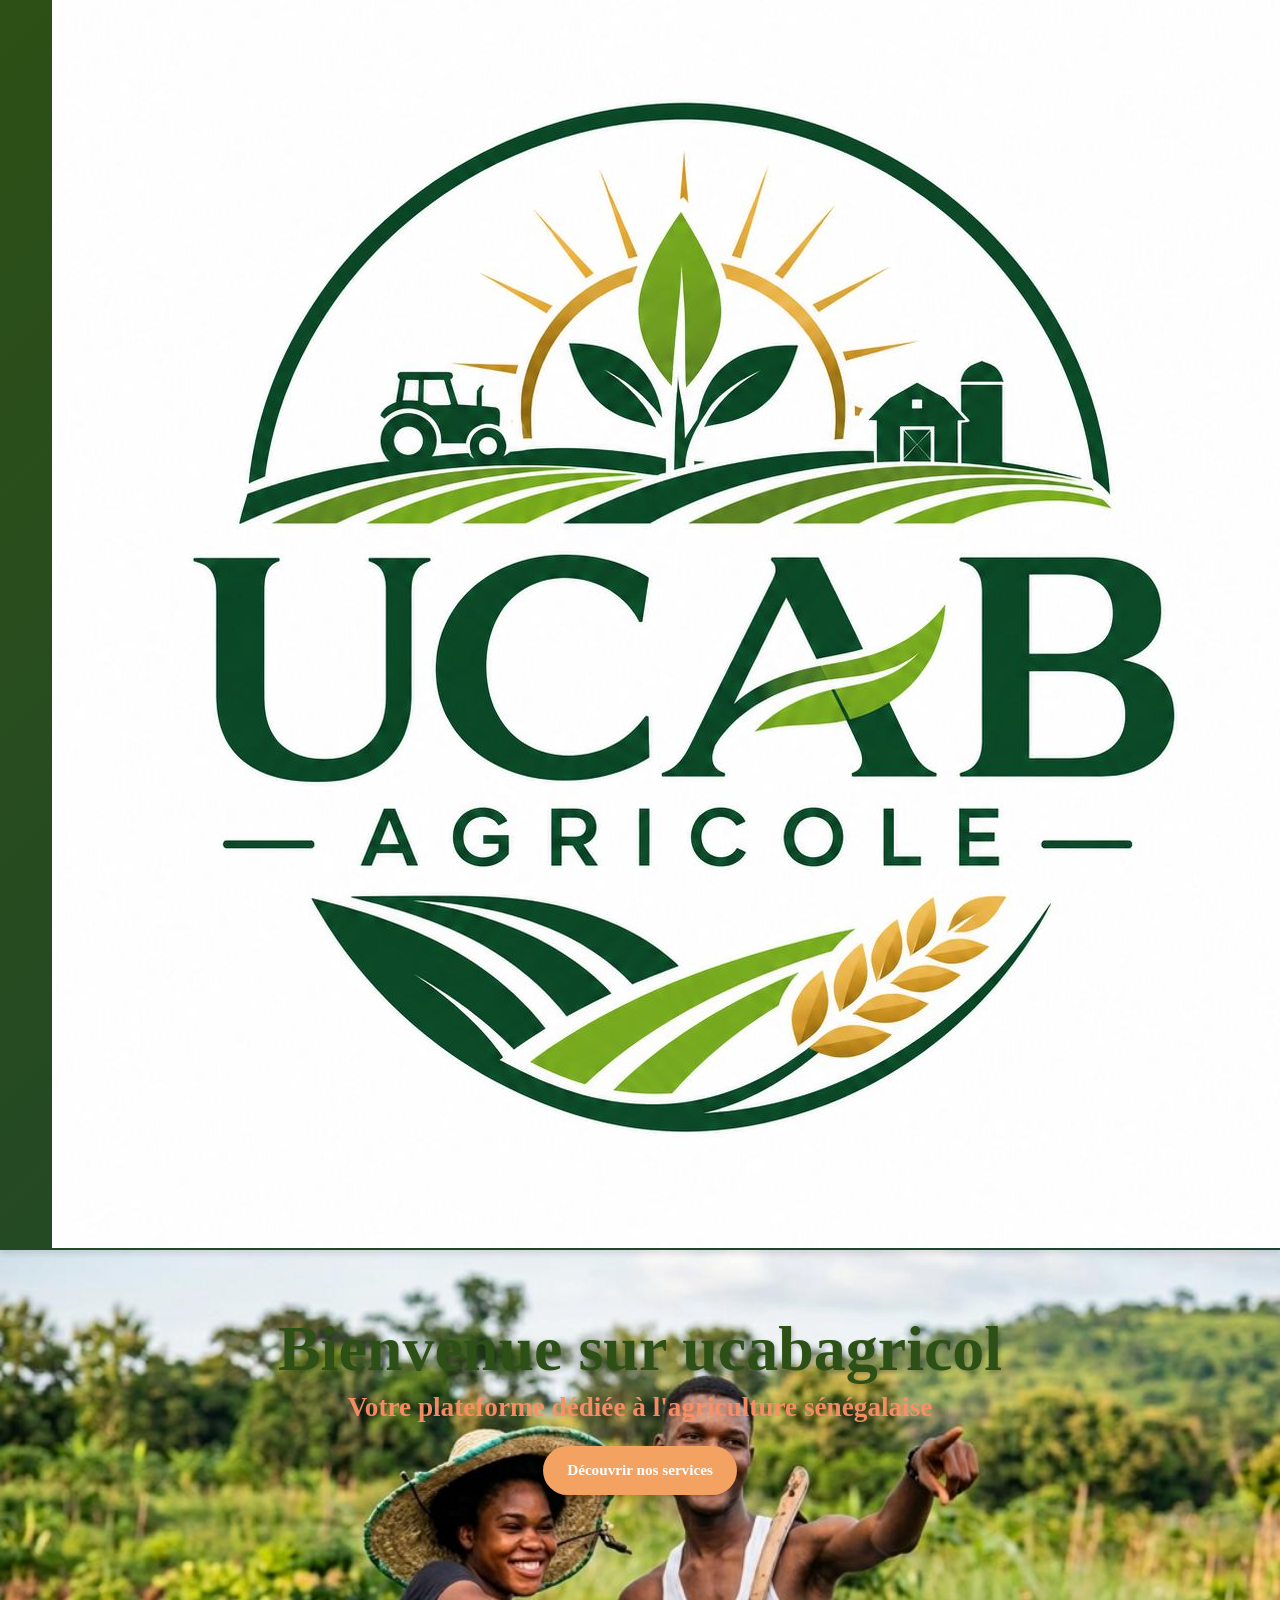
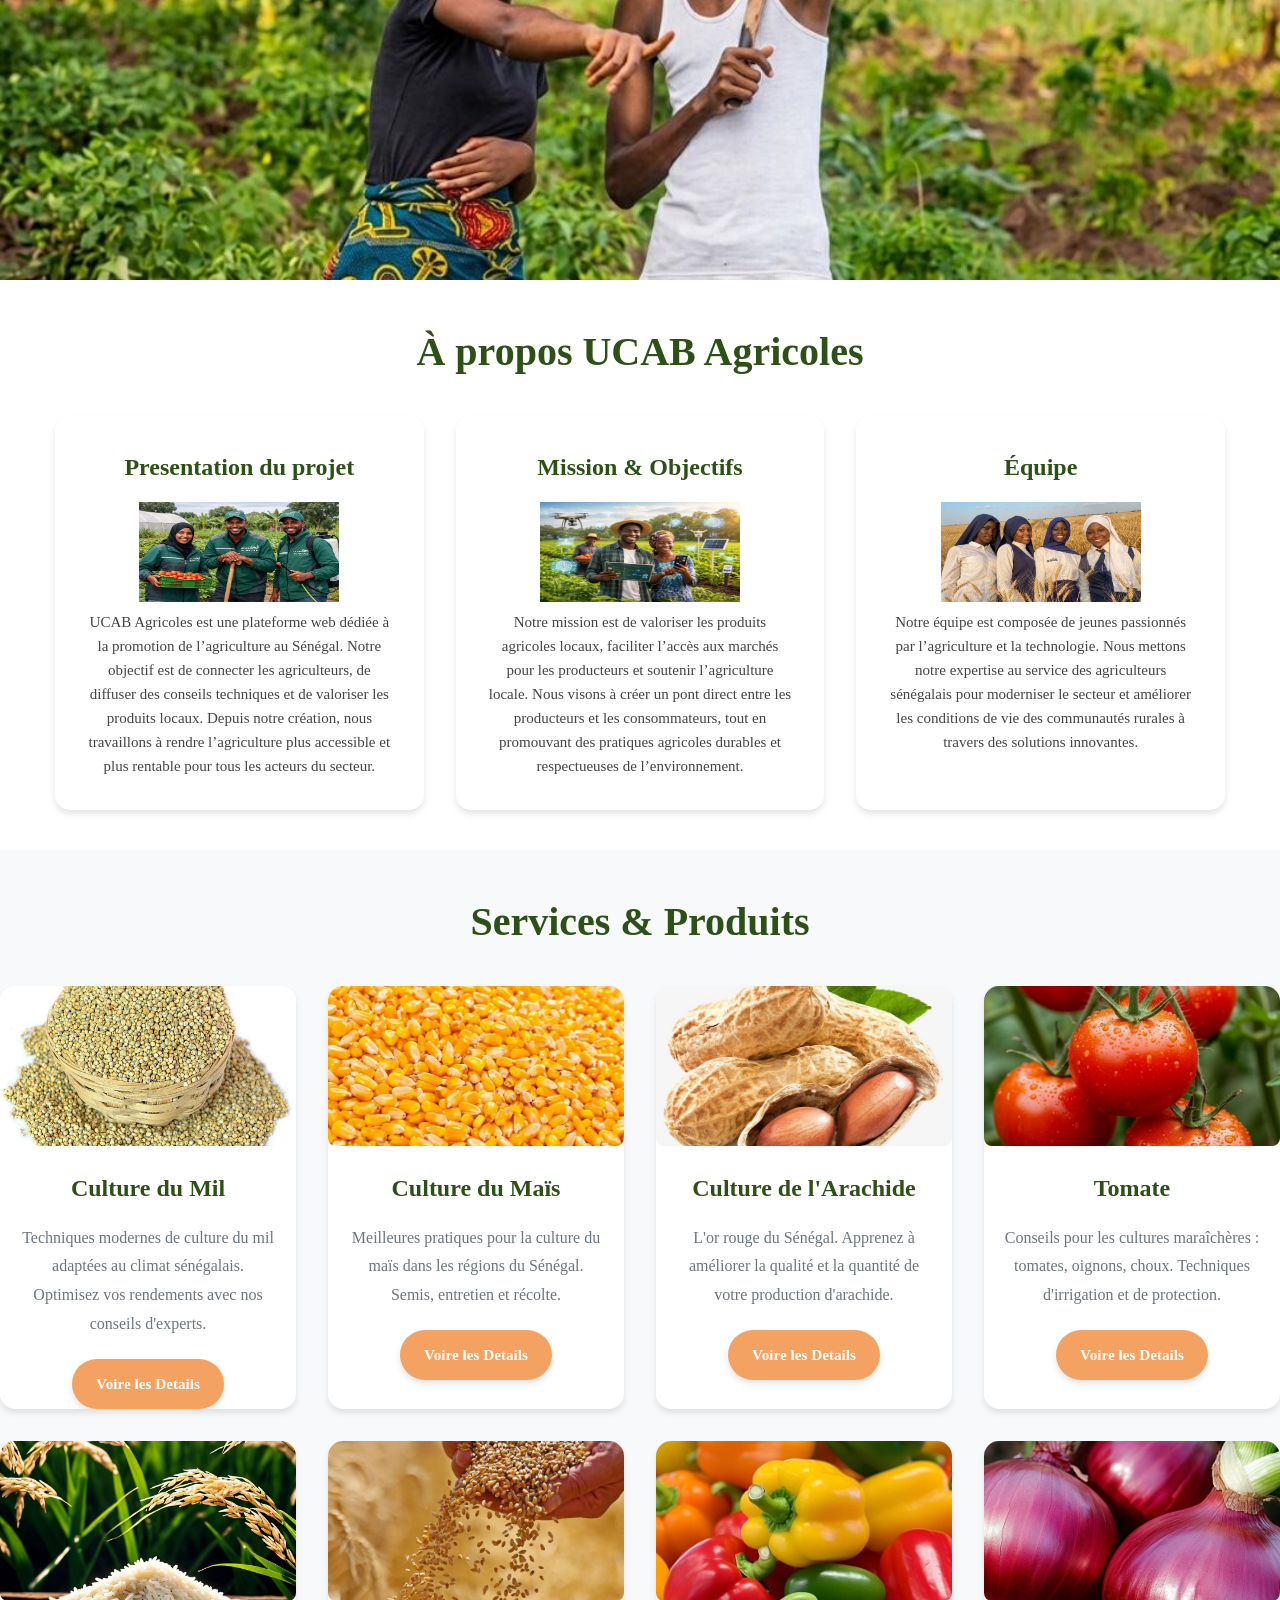
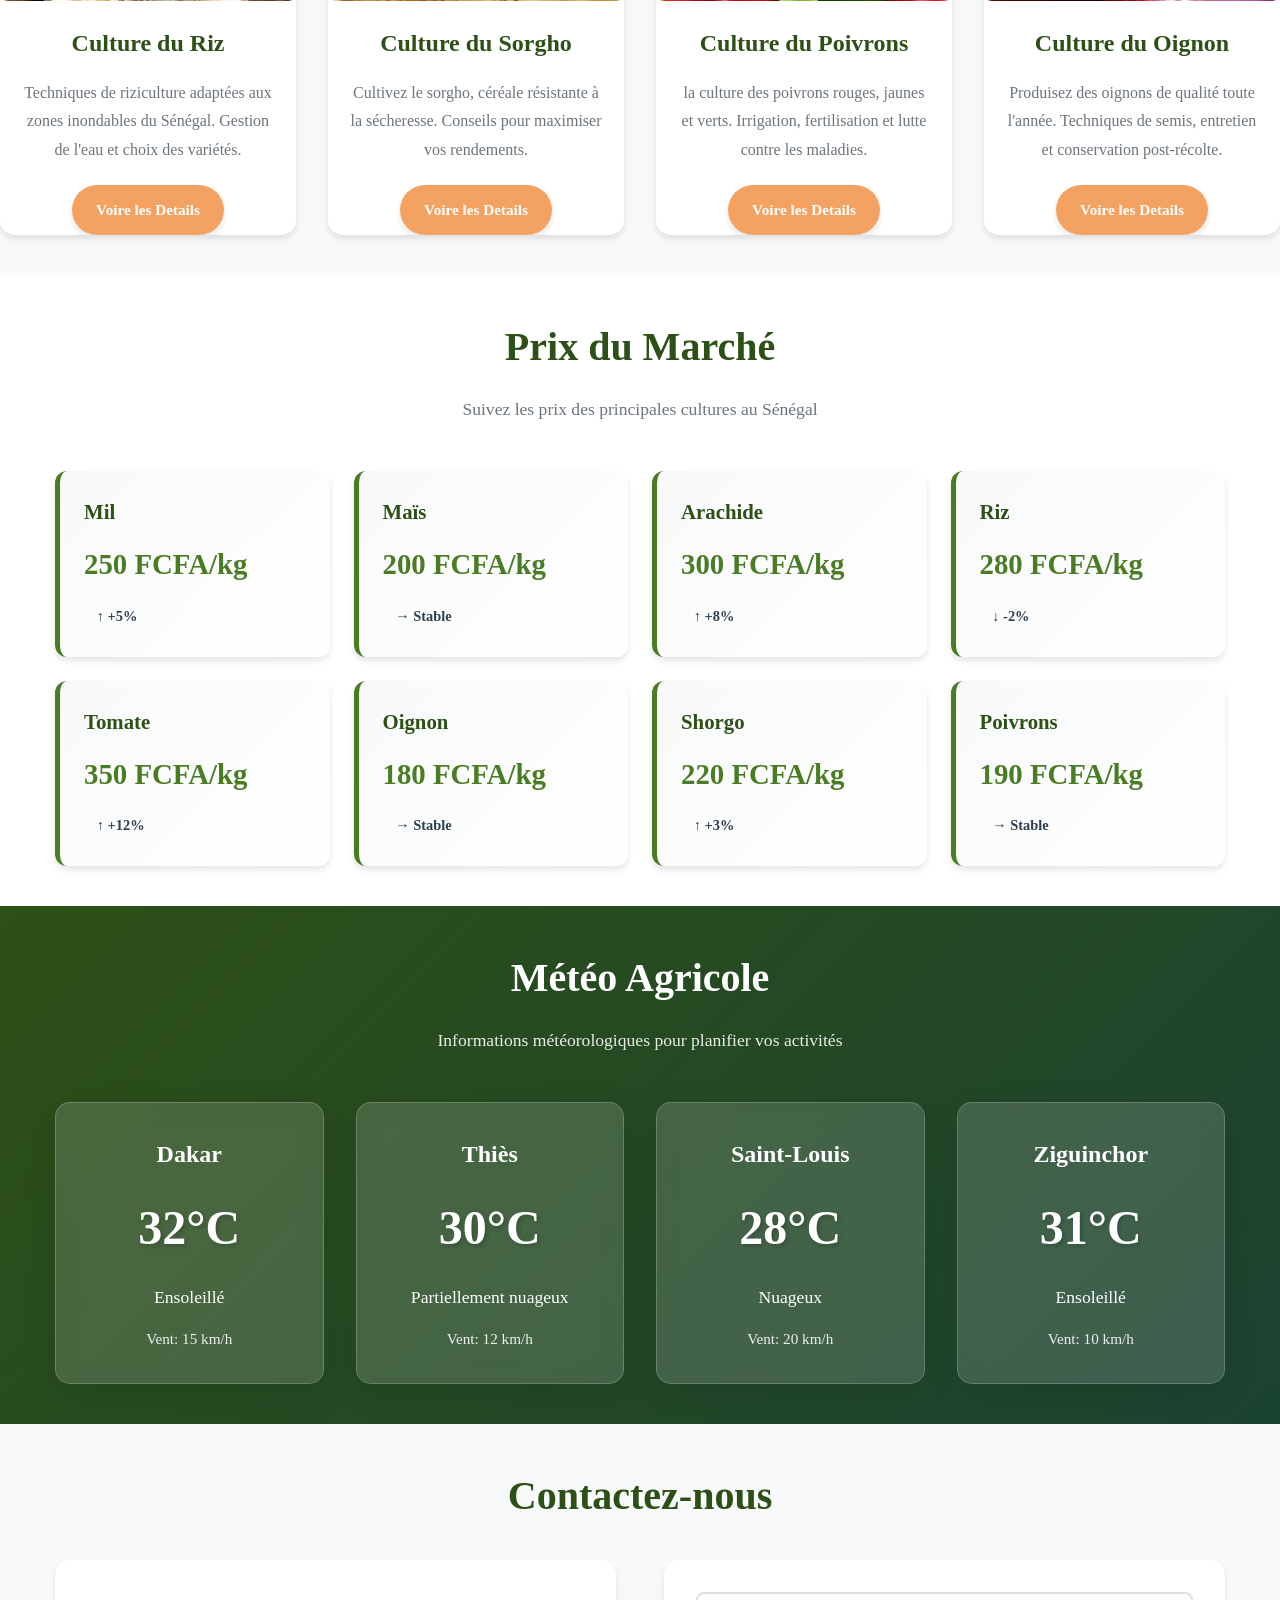
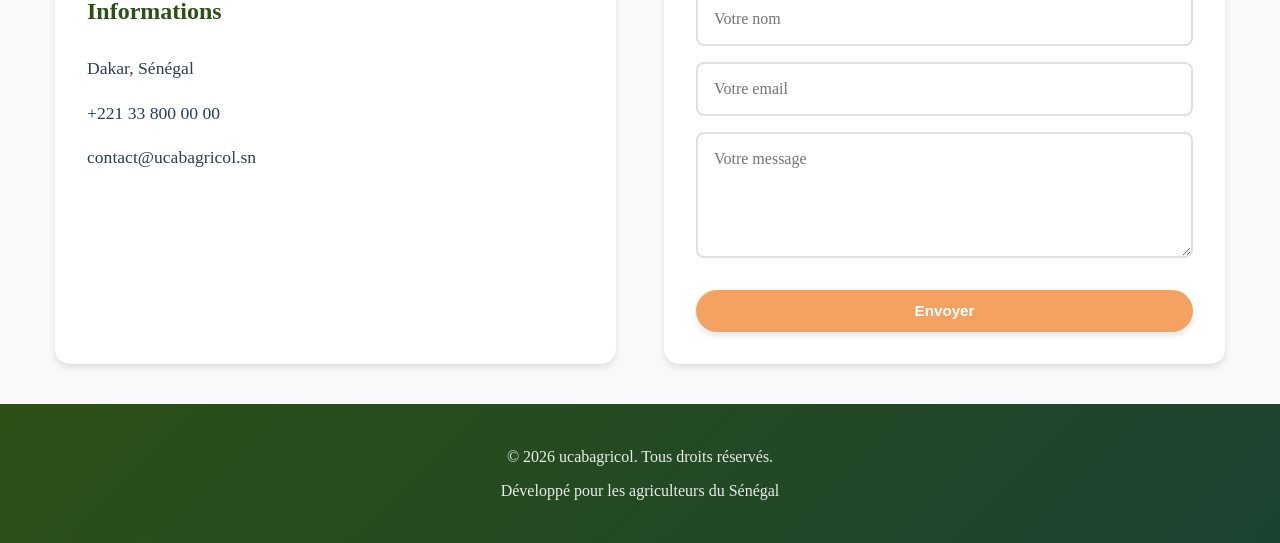
==== commit 919d24a8: "com" ====
--- a/index.html
+++ b/index.html
@@ -12,8 +12,7 @@
   <header>
     <div class="container">
       <div class="logo">
-        <h1><img src="../images/logo.jpeg" alt=""></h1>
-        <!-- <p class="tagline">Au service des agriculteurs sénégalais</p> -->
+        <img src="images/logo.jpeg" alt="">
       </div>
       <nav>
         <ul>
@@ -166,7 +165,7 @@
         </div>
 
         <div class="card">
-          <img class="class" src="../images/oigno.jpeg" alt="">
+          <img class="class" src="images/oigno.jpeg" alt="">
           <h3>Culture du Oignon</h3>
           <p>
             Produisez des oignons de qualité toute l'année. Techniques de semis, entretien et conservation post-récolte.
--- a/styles.css
+++ b/styles.css
@@ -25,9 +25,10 @@
     line-height: 1.6;
     color: var(--text-dark);
     background-color: var(--white);
-
-}
-
+    width: 100%;
+    overflow-x: hidden;
+
+}
 .container {
     max-width: 1200px;
     margin: 0 auto;
@@ -42,9 +43,6 @@
     top: 0;
     z-index: 1000;
     background: #1a1a2e;
-    /* Ta couleur foncée */
-
-
     background: linear-gradient(135deg, var(--primary-color), var(--dark-green));
     color: var(--white);
     padding: 1.5rem 0;
@@ -62,6 +60,8 @@
     align-items: center;
     margin-top: -30px;
     margin-bottom: -30px;
+    padding: 0 12px;
+   
 }
 
 .noir {
@@ -77,17 +77,10 @@
     margin-bottom: 0.3rem;
     width: 80px;
     height: 70px;
-    margin-left: -50px;
+    margin-left: 0;
     border-radius: 30px;
 }
 
-.tagline p {
-    font-size: 0.95rem;
-    opacity: 0.9;
-    font-style: italic;
-
-
-}
 
 
 nav ul {
@@ -95,6 +88,11 @@
     display: flex;
     gap: 2rem;
     align-items: center;
+    flex-wrap: nowrap; 
+}
+
+nav ul li {
+    white-space: nowrap; /* éviter le retour à la ligne des liens */
 }
 
 nav ul li {
@@ -143,23 +141,25 @@
     color: var(--white);
     padding: 5rem 0;
     text-align: center;
-    background-image: url(/images/back.jpeg);
-    width: 100%;
-    height: 700px;
+    background-image: url(images/back.jpeg);
+    width: 100%;
+    min-height: 70vh;
+    background-size: cover;
+    background-position: center;
 
 }
 
 .hero h1 {
-    font-size: 5rem;
+    font-size: clamp(2rem, 5vw, 5rem);
     margin-bottom: 1rem;
     text-shadow: 2px 2px 4px rgba(0, 0, 0, 0.2);
     color: #2d5016;
 }
 
 .hero h2 {
-    font-size: 1.7rem;
+    font-size: clamp(1rem, 2.5vw, 1.7rem);
     opacity: 0.95;
-    margin-bottom: 300px;
+    margin-bottom: 1rem;
 }
 
 .btn {
@@ -186,6 +186,146 @@
 
 }
 
+
+/* RESPONSIVE TABLET ET MOBILE */
+@media (max-width: 768px) {
+  /* Header responsive */
+  header .container {
+    flex-direction: column;
+    gap: 1rem;
+    margin-top: 0;
+    margin-bottom: 0;
+  }
+  
+  .logo h1 img {
+    margin-left: 0;
+    width: 60px;
+    height: 50px;
+  }
+  
+  nav ul {
+    gap: 1rem;
+    flex-wrap: wrap;
+    justify-content: center;
+  }
+  
+  nav a {
+    font-size: 0.9rem;
+    padding: 0.5rem 0.7rem;
+  }
+  
+
+/* Adaptations intermédiaires pour tablettes / petits PC */
+@media (max-width: 1024px) {
+    .container { padding: 0 18px; }
+    nav ul { gap: 1rem; }
+}
+
+/* Très petits écrans : empiler le menu */
+@media (max-width: 600px) {
+    nav ul { flex-direction: column; gap: 0.5rem; align-items: center; }
+    header .container { align-items: center; }
+    .btn { padding: 0.8rem 1.2rem; }
+}
+
+/* Grands écrans : limiter l'empattement et garantir lisibilité */
+@media (min-width: 1400px) {
+    .container { max-width: 1400px; }
+    .hero { padding: 6rem 0; }
+}
+  .btn-connexion {
+    padding: 0.5rem 1rem;
+    font-size: 0.9rem;
+  }
+  
+  /* Hero responsive */
+  .hero {
+    height: 60vh;
+    padding: 2rem 0;
+  }
+  
+  .hero h1 {
+    font-size: 2rem;
+    margin-bottom: 1rem;
+  }
+  
+  .hero h2 {
+    font-size: 1.2rem;
+    margin-bottom: 1.5rem;
+  }
+  
+  .btn {
+    padding: 0.8rem 1.5rem;
+    font-size: 0.9rem;
+  }
+  
+  /* Sections */
+  section h2 {
+    font-size: 1.8rem;
+  }
+  
+  .cards {
+    grid-template-columns: 1fr;
+    gap: 1.5rem;
+  }
+  
+  .card {
+    padding: 1.5rem;
+  }
+}
+
+/* RESPONSIVE TRÈS PETIT ÉCRAN (< 480px) */
+@media (max-width: 480px) {
+  header .container {
+    padding: 0 10px;
+  }
+  
+  .logo h1 img {
+    width: 50px;
+    height: 40px;
+  }
+  
+  nav ul {
+    gap: 0.5rem;
+    flex-direction: column;
+    width: 100%;
+  }
+  
+  nav a {
+    display: block;
+    text-align: center;
+    padding: 0.5rem;
+    font-size: 0.85rem;
+  }
+  
+  .btn-connexion {
+    width: 100%;
+    text-align: center;
+  }
+  
+  .hero {
+    height: 50vh;
+    padding: 1rem 0;
+  }
+  
+  .hero h1 {
+    font-size: 1.5rem;
+  }
+  
+  .hero h2 {
+    font-size: 1rem;
+    margin-bottom: 1rem;
+  }
+  
+  section h2 {
+    font-size: 1.5rem;
+  }
+  
+  .container {
+    padding: 0 15px;
+  }
+}
+
 /* Sections générales */
 section {
     padding: 4rem 0;
@@ -379,7 +519,7 @@
 
 /* Section Météo */
 .meteo {
-    background: linear-gradient(135deg, #667eea 0%, #764ba2 100%);
+    background: linear-gradient(135deg, var(--primary-color), var(--dark-green));
     color: var(--white);
 }
 
@@ -491,7 +631,7 @@
 .contact-form input:focus,
 .contact-form textarea:focus {
     outline: none;
-    border-color: var(--secondary-color);
+    border-color: var();
 }
 
 .contact-form textarea {
@@ -504,17 +644,9 @@
 }
 
 
-
-
-
-
-
-
-
-
 /* Footer */
 footer {
-    background: var(--dark-green);
+    background:linear-gradient(135deg, var(--primary-color), var(--dark-green));
     color: var(--white);
     text-align: center;
     padding: 2rem 0;
@@ -566,8 +698,7 @@
         grid-template-columns: 1fr;
     }
 
-    /* .logo h1 { */
-        /* font-size: 1.5rem; */
+    
     }
 
 
@@ -613,7 +744,7 @@
     background-color: var(--accent-color);
     color: var(--white);
 }
-/* Mobile: max 768px */
+/* Mobile*/
 @media (max-width: 768px) {
   .container {
     padding: 0 15px;
@@ -621,6 +752,10 @@
   .grid-2, .grid-3, .grid-4 {
     grid-template-columns: 1fr;
   }
+  nav a {
+  white-space: nowrap; 
+  padding: 10px 8px;
+}
   .navbar {
     flex-direction: column;
     align-items: flex-start;
@@ -628,7 +763,8 @@
   .navbar .nav-links {
     flex-direction: column;
     width: 100%;
-    display: none; /* pour menu burger */
+    display: none; 
+  
   }
   h1 { font-size: 1.8rem; }
   h2 { font-size: 1.5rem; }
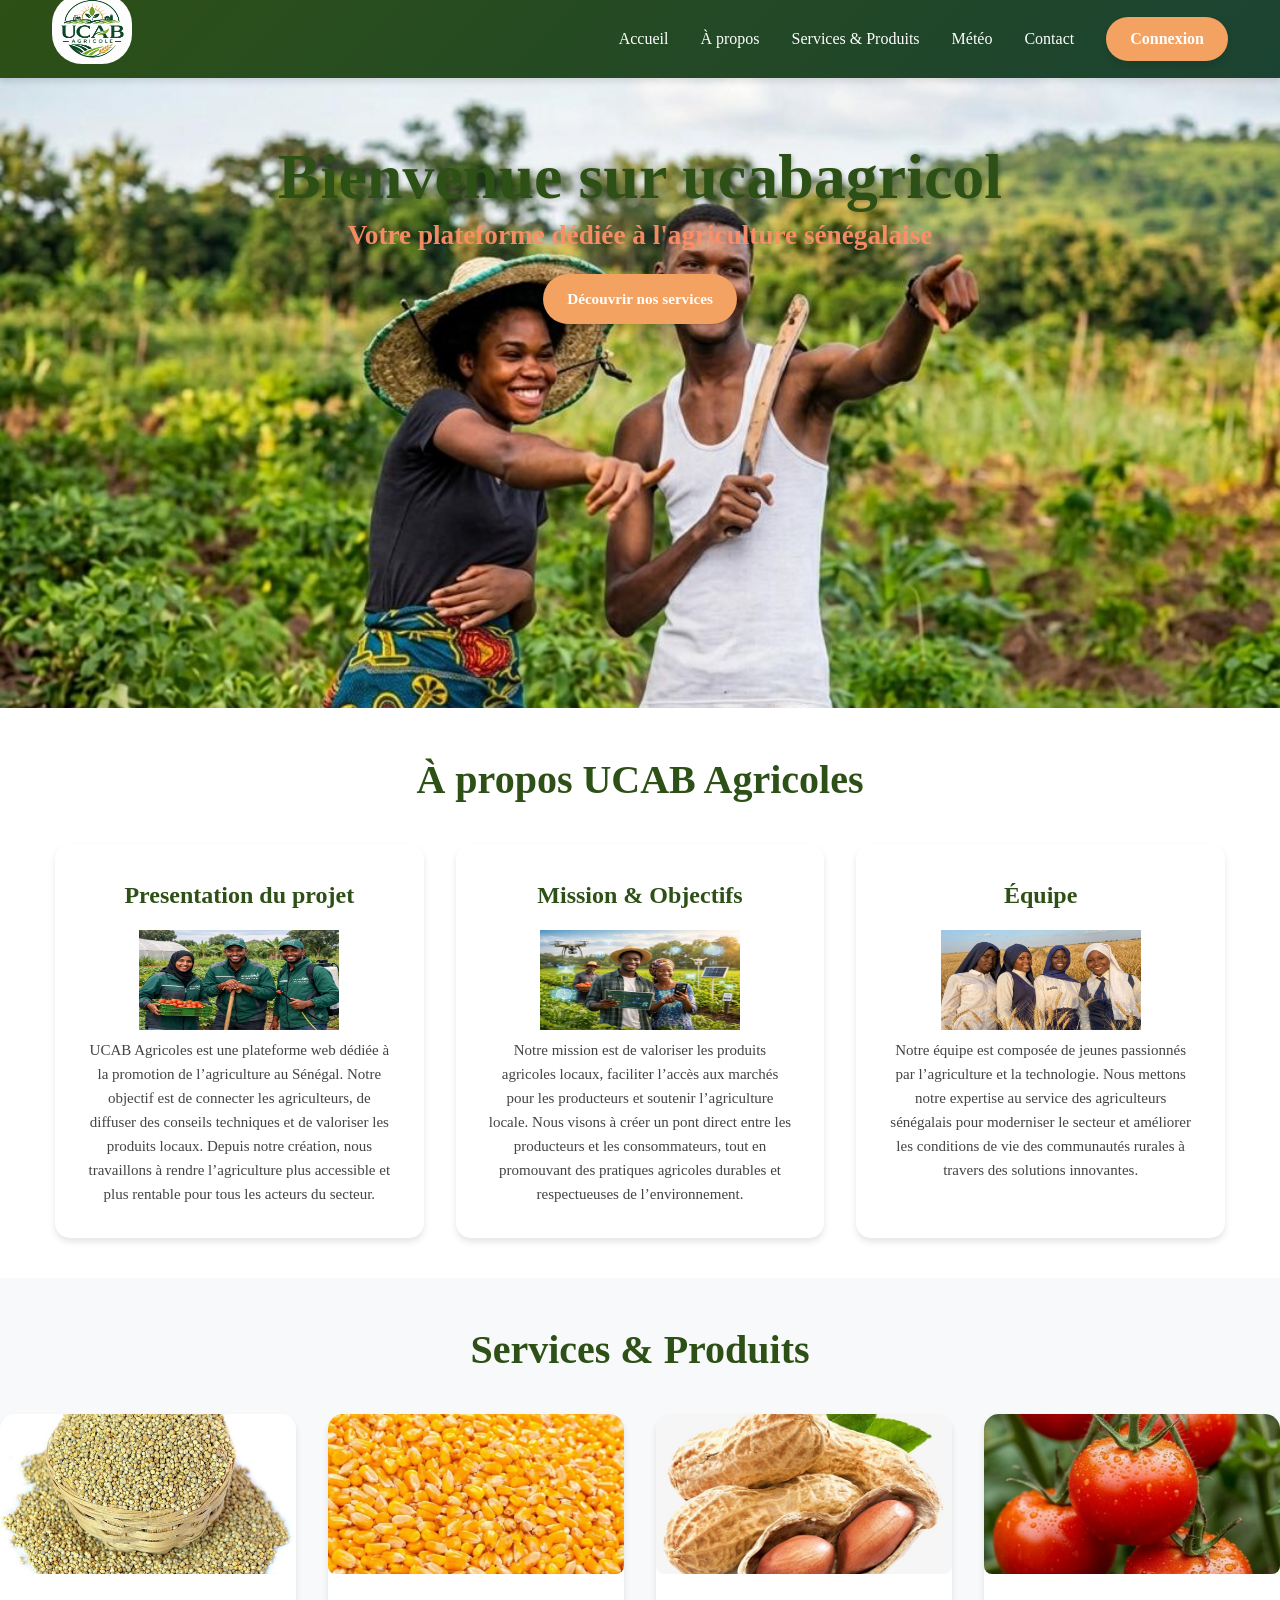
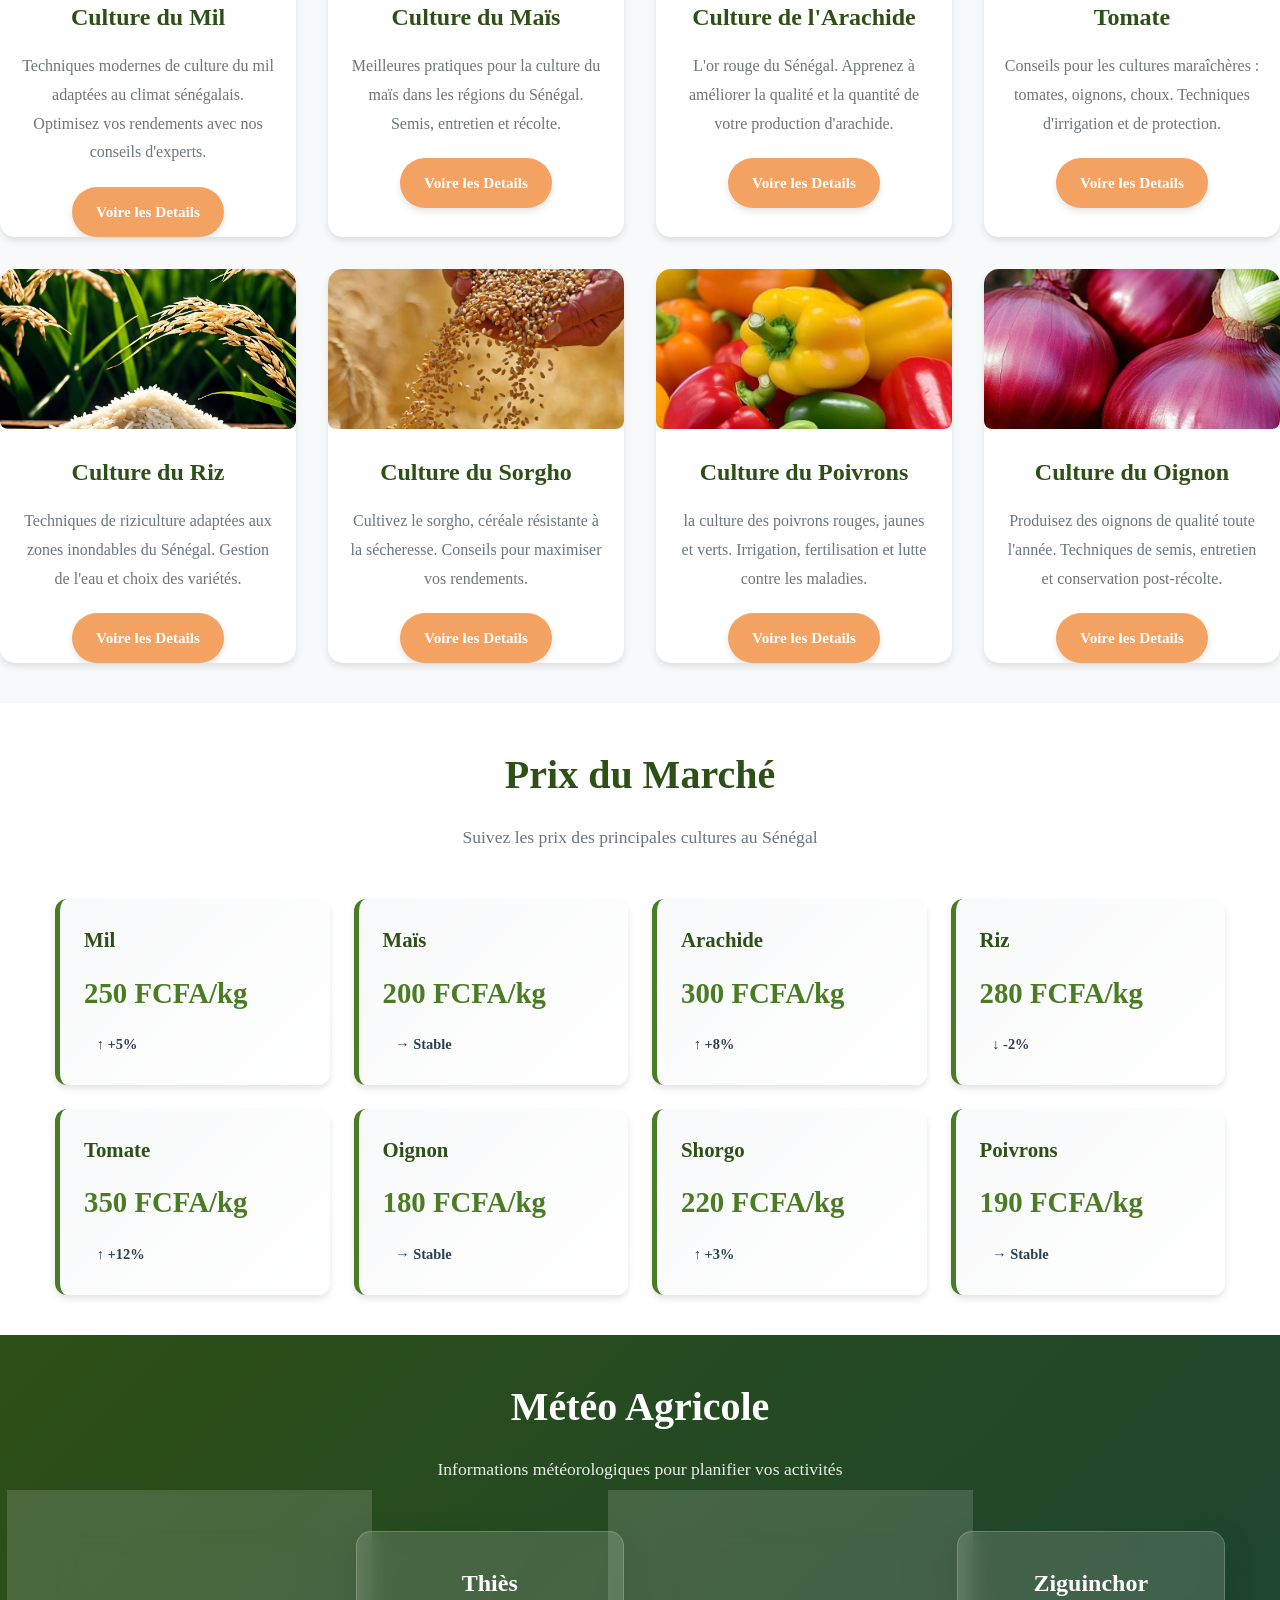
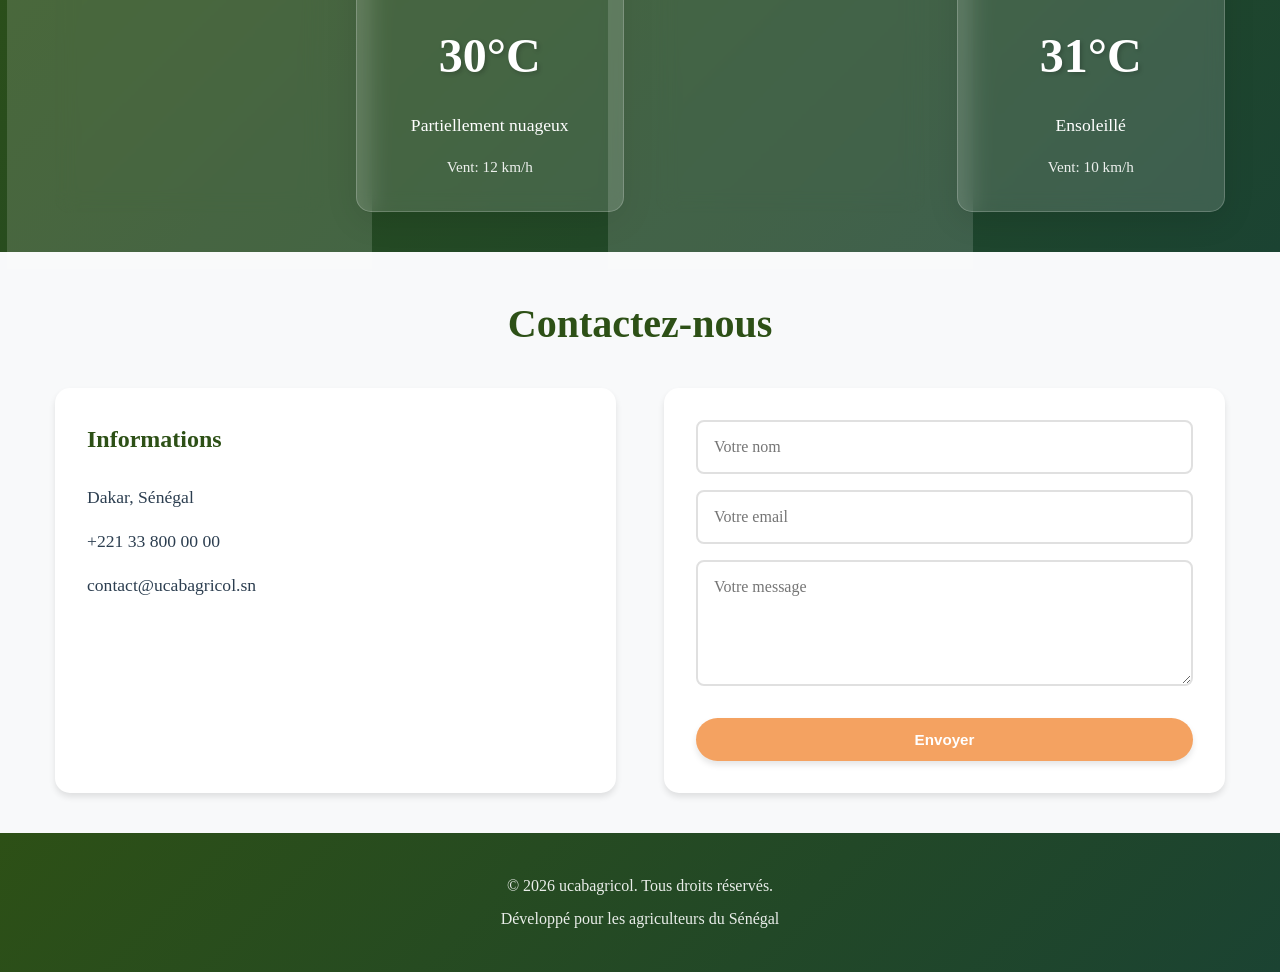
==== commit d6e38340: "form" ====
--- a/index.html
+++ b/index.html
@@ -12,7 +12,8 @@
   <header>
     <div class="container">
       <div class="logo">
-        <img src="images/logo.jpeg" alt="">
+        <h1><img src="images/logo.jpeg" alt=""></h1>
+
       </div>
       <nav>
         <ul>
--- a/styles.css
+++ b/styles.css
@@ -29,6 +29,7 @@
     overflow-x: hidden;
 
 }
+
 .container {
     max-width: 1200px;
     margin: 0 auto;
@@ -61,7 +62,7 @@
     margin-top: -30px;
     margin-bottom: -30px;
     padding: 0 12px;
-   
+
 }
 
 .noir {
@@ -88,11 +89,12 @@
     display: flex;
     gap: 2rem;
     align-items: center;
-    flex-wrap: nowrap; 
+    flex-wrap: nowrap;
 }
 
 nav ul li {
-    white-space: nowrap; /* éviter le retour à la ligne des liens */
+    white-space: nowrap;
+    /* éviter le retour à la ligne des liens */
 }
 
 nav ul li {
@@ -189,141 +191,163 @@
 
 /* RESPONSIVE TABLET ET MOBILE */
 @media (max-width: 768px) {
-  /* Header responsive */
-  header .container {
-    flex-direction: column;
-    gap: 1rem;
-    margin-top: 0;
-    margin-bottom: 0;
-  }
-  
-  .logo h1 img {
-    margin-left: 0;
-    width: 60px;
-    height: 50px;
-  }
-  
-  nav ul {
-    gap: 1rem;
-    flex-wrap: wrap;
-    justify-content: center;
-  }
-  
-  nav a {
-    font-size: 0.9rem;
-    padding: 0.5rem 0.7rem;
-  }
-  
-
-/* Adaptations intermédiaires pour tablettes / petits PC */
-@media (max-width: 1024px) {
-    .container { padding: 0 18px; }
-    nav ul { gap: 1rem; }
-}
-
-/* Très petits écrans : empiler le menu */
-@media (max-width: 600px) {
-    nav ul { flex-direction: column; gap: 0.5rem; align-items: center; }
-    header .container { align-items: center; }
-    .btn { padding: 0.8rem 1.2rem; }
-}
-
-/* Grands écrans : limiter l'empattement et garantir lisibilité */
-@media (min-width: 1400px) {
-    .container { max-width: 1400px; }
-    .hero { padding: 6rem 0; }
-}
-  .btn-connexion {
-    padding: 0.5rem 1rem;
-    font-size: 0.9rem;
-  }
-  
-  /* Hero responsive */
-  .hero {
-    height: 60vh;
-    padding: 2rem 0;
-  }
-  
-  .hero h1 {
-    font-size: 2rem;
-    margin-bottom: 1rem;
-  }
-  
-  .hero h2 {
-    font-size: 1.2rem;
-    margin-bottom: 1.5rem;
-  }
-  
-  .btn {
-    padding: 0.8rem 1.5rem;
-    font-size: 0.9rem;
-  }
-  
-  /* Sections */
-  section h2 {
-    font-size: 1.8rem;
-  }
-  
-  .cards {
-    grid-template-columns: 1fr;
-    gap: 1.5rem;
-  }
-  
-  .card {
-    padding: 1.5rem;
-  }
+
+    /* Header responsive */
+    header .container {
+        flex-direction: column;
+        gap: 1rem;
+        margin-top: 0;
+        margin-bottom: 0;
+    }
+
+    .logo h1 img {
+        margin-left: 0;
+        width: 60px;
+        height: 50px;
+    }
+
+    nav ul {
+        gap: 1rem;
+        flex-wrap: wrap;
+        justify-content: center;
+    }
+
+    nav a {
+        font-size: 0.9rem;
+        padding: 0.5rem 0.7rem;
+    }
+
+
+    /* Adaptations intermédiaires pour tablettes / petits PC */
+    @media (max-width: 1024px) {
+        .container {
+            padding: 0 18px;
+        }
+
+        nav ul {
+            gap: 1rem;
+        }
+    }
+
+    /* Très petits écrans : empiler le menu */
+    @media (max-width: 600px) {
+        nav ul {
+            flex-direction: column;
+            gap: 0.5rem;
+            align-items: center;
+        }
+
+        header .container {
+            align-items: center;
+        }
+
+        .btn {
+            padding: 0.8rem 1.2rem;
+        }
+    }
+
+    /* Grands écrans : limiter l'empattement et garantir lisibilité */
+    @media (min-width: 1400px) {
+        .container {
+            max-width: 1400px;
+        }
+
+        .hero {
+            padding: 6rem 0;
+        }
+    }
+
+    .btn-connexion {
+        padding: 0.5rem 1rem;
+        font-size: 0.9rem;
+    }
+
+    /* Hero responsive */
+    .hero {
+        height: 60vh;
+        padding: 2rem 0;
+    }
+
+    .hero h1 {
+        font-size: 2rem;
+        margin-bottom: 1rem;
+    }
+
+    .hero h2 {
+        font-size: 1.2rem;
+        margin-bottom: 1.5rem;
+    }
+
+    .btn {
+        padding: 0.8rem 1.5rem;
+        font-size: 0.9rem;
+    }
+
+    /* Sections */
+    section h2 {
+        font-size: 1.8rem;
+    }
+
+    .cards {
+        grid-template-columns: 1fr;
+        gap: 1.5rem;
+    }
+
+    .card {
+        padding: 1.5rem;
+    }
 }
 
 /* RESPONSIVE TRÈS PETIT ÉCRAN (< 480px) */
 @media (max-width: 480px) {
-  header .container {
-    padding: 0 10px;
-  }
-  
-  .logo h1 img {
-    width: 50px;
-    height: 40px;
-  }
-  
-  nav ul {
-    gap: 0.5rem;
-    flex-direction: column;
-    width: 100%;
-  }
-  
-  nav a {
-    display: block;
-    text-align: center;
-    padding: 0.5rem;
-    font-size: 0.85rem;
-  }
-  
-  .btn-connexion {
-    width: 100%;
-    text-align: center;
-  }
-  
-  .hero {
-    height: 50vh;
-    padding: 1rem 0;
-  }
-  
-  .hero h1 {
-    font-size: 1.5rem;
-  }
-  
-  .hero h2 {
-    font-size: 1rem;
-    margin-bottom: 1rem;
-  }
-  
-  section h2 {
-    font-size: 1.5rem;
-  }
-  
-  .container {
-    padding: 0 15px;
-  }
+    header .container {
+        padding: 0 10px;
+    }
+
+    .logo h1 img {
+        width: 50px;
+        height: 40px;
+    }
+
+    nav ul {
+        gap: 0.5rem;
+        flex-direction: column;
+        width: 100%;
+    }
+
+    nav a {
+        display: block;
+        text-align: center;
+        padding: 0.5rem;
+        font-size: 0.85rem;
+    }
+
+    .btn-connexion {
+        width: 100%;
+        text-align: center;
+    }
+
+    .hero {
+        height: 50vh;
+        padding: 1rem 0;
+    }
+
+    .hero h1 {
+        font-size: 1.5rem;
+    }
+
+    .hero h2 {
+        font-size: 1rem;
+        margin-bottom: 1rem;
+    }
+
+    section h2 {
+        font-size: 1.5rem;
+    }
+
+    .container {
+        padding: 0 15px;
+    }
 }
 
 /* Sections générales */
@@ -646,7 +670,7 @@
 
 /* Footer */
 footer {
-    background:linear-gradient(135deg, var(--primary-color), var(--dark-green));
+    background: linear-gradient(135deg, var(--primary-color), var(--dark-green));
     color: var(--white);
     text-align: center;
     padding: 2rem 0;
@@ -698,27 +722,27 @@
         grid-template-columns: 1fr;
     }
 
-    
-    }
+
+}
 
 
 /* @media (max-width: 480px) { */
-    .container {
-        padding: 0 15px;
-    }
-
-    .hero {
-        padding: 3rem 0;
-    }
-
-    section {
-        padding: 2.5rem 0;
-    }
-
-    .btn {
-        padding: 0.8rem 1.5rem;
-        font-size: 0.95rem;
-    }
+.container {
+    padding: 0 15px;
+}
+
+.hero {
+    padding: 3rem 0;
+}
+
+section {
+    padding: 2.5rem 0;
+}
+
+.btn {
+    padding: 0.8rem 1.5rem;
+    font-size: 0.95rem;
+}
 
 
 /* Animations */
@@ -734,7 +758,9 @@
     }
 }
 
-.card,.prix-item,.meteo-card {
+.card,
+.prix-item,
+.meteo-card {
     animation: fadeIn 0.6s ease-out;
 }
 
@@ -744,32 +770,46 @@
     background-color: var(--accent-color);
     color: var(--white);
 }
+
 /* Mobile*/
 @media (max-width: 768px) {
-  .container {
-    padding: 0 15px;
-  }
-  .grid-2, .grid-3, .grid-4 {
-    grid-template-columns: 1fr;
-  }
-  nav a {
-  white-space: nowrap; 
-  padding: 10px 8px;
-}
-  .navbar {
-    flex-direction: column;
-    align-items: flex-start;
-  }
-  .navbar .nav-links {
-    flex-direction: column;
-    width: 100%;
-    display: none; 
-  
-  }
-  h1 { font-size: 1.8rem; }
-  h2 { font-size: 1.5rem; }
-  .btn {
-    width: 100%;
-    text-align: center;
-  }
+    .container {
+        padding: 0 15px;
+    }
+
+    .grid-2,
+    .grid-3,
+    .grid-4 {
+        grid-template-columns: 1fr;
+    }
+
+    nav a {
+        white-space: nowrap;
+        padding: 10px 8px;
+    }
+
+    .navbar {
+        flex-direction: column;
+        align-items: flex-start;
+    }
+
+    .navbar .nav-links {
+        flex-direction: column;
+        width: 100%;
+        display: none;
+
+    }
+
+    h1 {
+        font-size: 1.8rem;
+    }
+
+    h2 {
+        font-size: 1.5rem;
+    }
+
+    .btn {
+        width: 100%;
+        text-align: center;
+    }
 }
